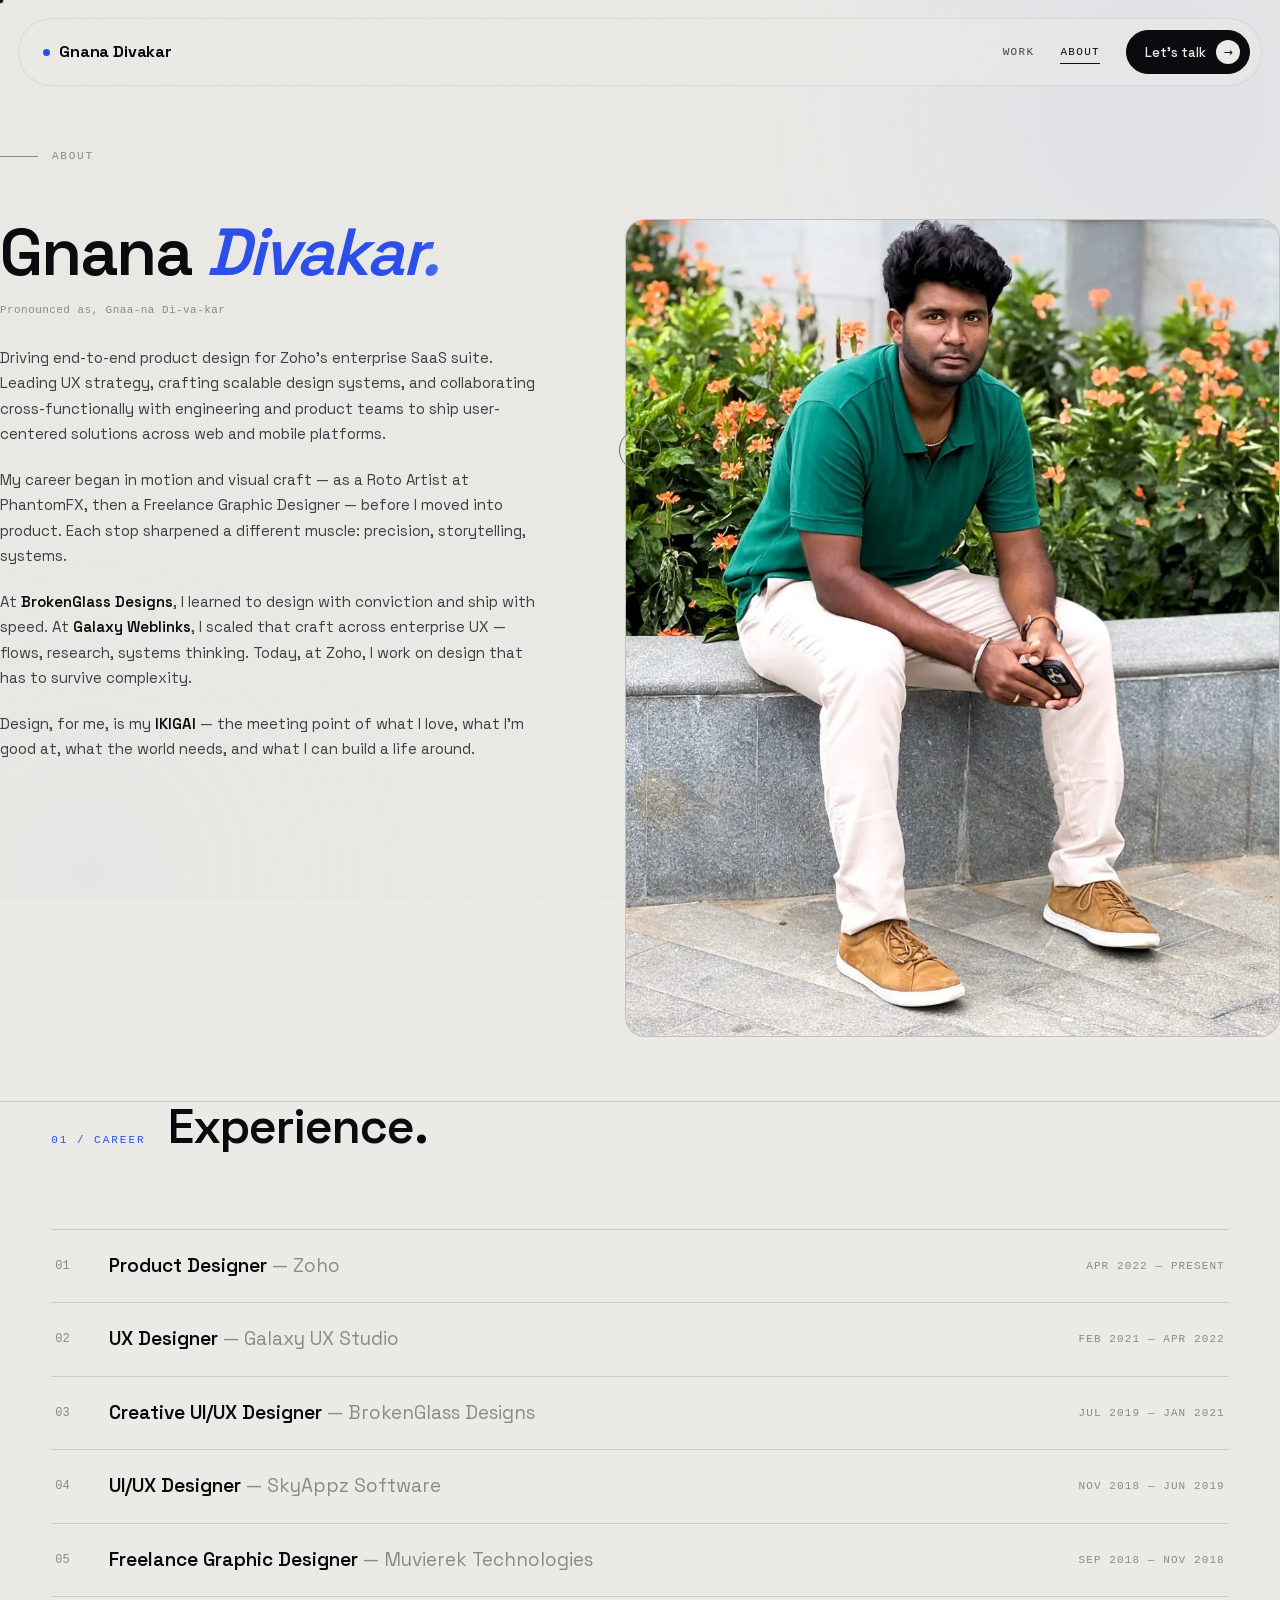
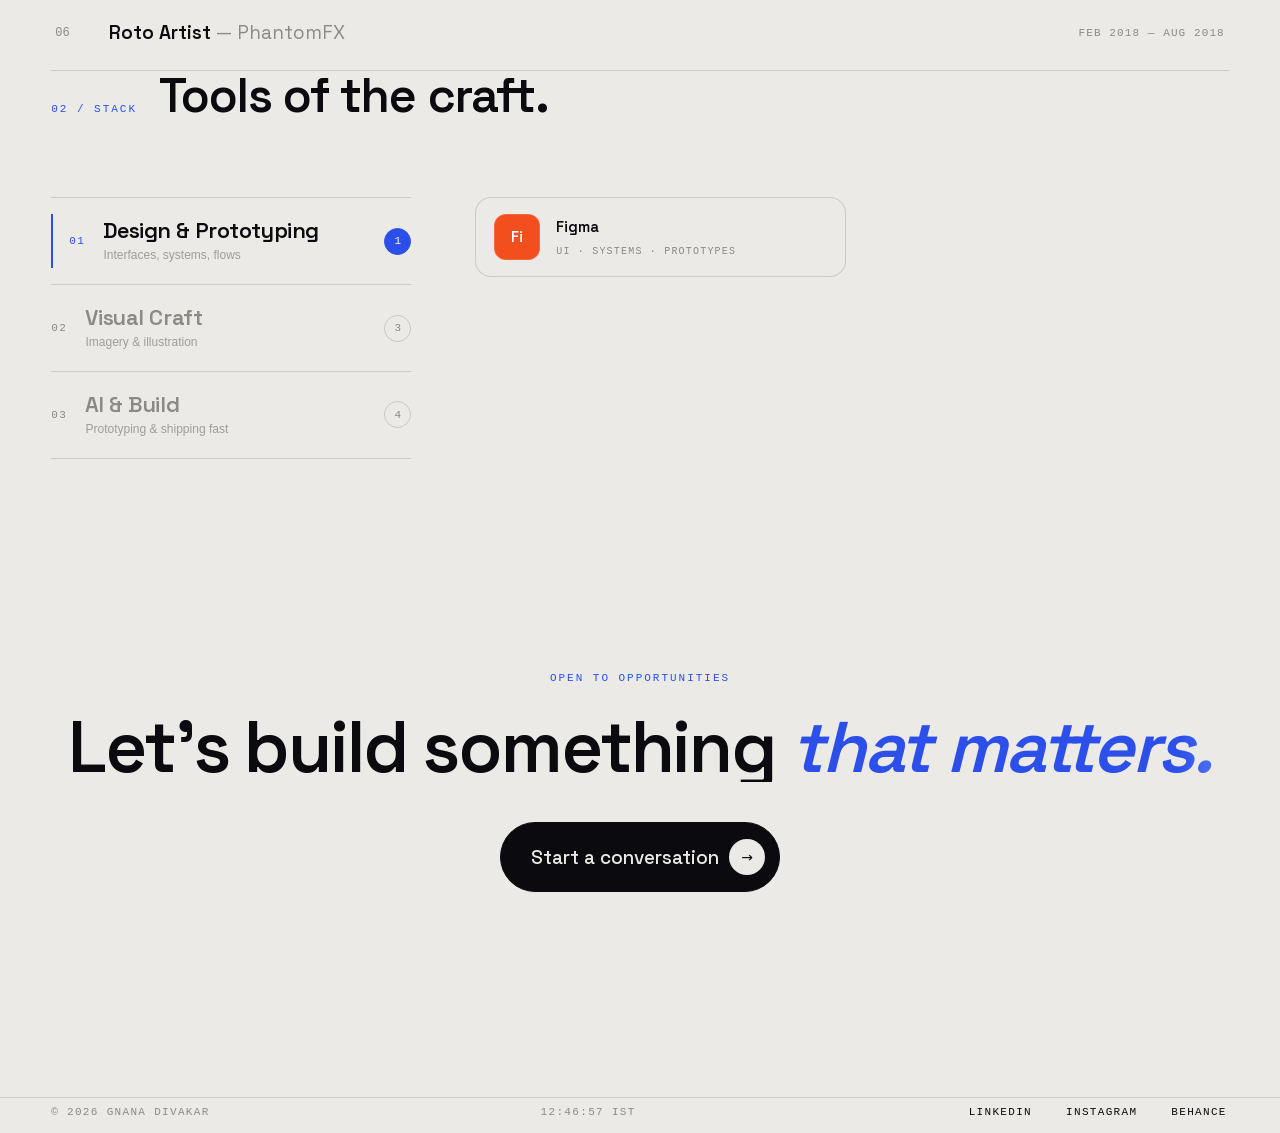
==== about.html @ 0c9fe9c6 "Website File uploaded" ====
<!DOCTYPE html>
<html lang="en">
<head>
<meta charset="UTF-8" />
<meta name="viewport" content="width=device-width, initial-scale=1.0" />
<title>About — Gnana Divakar</title>
<meta name="description" content="Gnana Divakar — Product Designer driving end-to-end design for enterprise SaaS." />
<link rel="stylesheet" href="assets/theme.css" />
</head>
<body>
<div class="grain"></div>
<div class="aurora"><div class="blob a"></div><div class="blob b"></div></div>
<div class="progress"></div>
<div class="cursor"></div>
<div class="cursor-ring"><span class="label">View</span></div>

<header class="site-header">
  <div class="nav-inner">
    <a href="index.html" class="logo" data-cursor><span class="pulse"></span>Gnana Divakar</a>
    <div class="nav-links">
      <a href="work.html" class="navlink" data-cursor>Work</a>
      <a href="about.html" class="navlink active" data-cursor>About</a>
      <a href="contact.html" class="btn btn-primary btn-sm" data-cursor data-magnetic><span>Let's talk</span><span class="dot">→</span></a>
    </div>
  </div>
</header>

<!-- HERO / BIO -->
<header class="hero hero--sub wrap">
  <div class="eyebrow mono"><span class="rule"></span>About</div>
  <div class="about-grid" style="align-items:start;margin-top:clamp(20px,3vw,32px)">
    <div>
      <h1 class="line-mask"><span>Gnana <span class="accent">Divakar.</span></span></h1>
      <p class="mono reveal" style="margin-top:16px;text-transform:none;letter-spacing:.04em;color:var(--ink-mute)">Pronounced as, Gnaa-na Di-va-kar</p>
      <div class="about-bio reveal">
        <p>Driving end-to-end product design for Zoho's enterprise SaaS suite. Leading UX strategy, crafting scalable design systems, and collaborating cross-functionally with engineering and product teams to ship user-centered solutions across web and mobile platforms.</p>
        <p>My career began in motion and visual craft — as a Roto Artist at PhantomFX, then a Freelance Graphic Designer — before I moved into product. Each stop sharpened a different muscle: precision, storytelling, systems.</p>
        <p>At <b>BrokenGlass Designs</b>, I learned to design with conviction and ship with speed. At <b>Galaxy Weblinks</b>, I scaled that craft across enterprise UX — flows, research, systems thinking. Today, at Zoho, I work on design that has to survive complexity.</p>
        <p>Design, for me, is my <b>IKIGAI</b> — the meeting point of what I love, what I'm good at, what the world needs, and what I can build a life around.</p>
      </div>
    </div>
    <div class="reveal">
      <div class="portrait"><img src="assets/img/about-portrait.webp" alt="Portrait of Gnana Divakar" /></div>
    </div>
  </div>
</header>

<!-- EXPERIENCE -->
<section class="wrap">
  <div class="sec-head">
    <span class="mono num">01 / Career</span>
    <h2 class="line-mask"><span>Experience.</span></h2>
  </div>
  <div class="reveal">
    <div class="exp-row"><span class="r-num">01</span><span class="r-role">Product Designer <span>— Zoho</span></span><span class="r-date">Apr 2022 — Present</span></div>
    <div class="exp-row"><span class="r-num">02</span><span class="r-role">UX Designer <span>— Galaxy UX Studio</span></span><span class="r-date">Feb 2021 — Apr 2022</span></div>
    <div class="exp-row"><span class="r-num">03</span><span class="r-role">Creative UI/UX Designer <span>— BrokenGlass Designs</span></span><span class="r-date">Jul 2019 — Jan 2021</span></div>
    <div class="exp-row"><span class="r-num">04</span><span class="r-role">UI/UX Designer <span>— SkyAppz Software</span></span><span class="r-date">Nov 2018 — Jun 2019</span></div>
    <div class="exp-row"><span class="r-num">05</span><span class="r-role">Freelance Graphic Designer <span>— Muvierek Technologies</span></span><span class="r-date">Sep 2018 — Nov 2018</span></div>
    <div class="exp-row"><span class="r-num">06</span><span class="r-role">Roto Artist <span>— PhantomFX</span></span><span class="r-date">Feb 2018 — Aug 2018</span></div>
  </div>
</section>

<!-- STACK -->
<section class="wrap">
  <div class="sec-head">
    <span class="mono num">02 / Stack</span>
    <h2 class="line-mask"><span>Tools of the craft.</span></h2>
  </div>
  <div class="stack3" data-default="design">
    <div class="stack3-nav">
      <button class="s3cat active" type="button" data-cat="design"><span class="s3-ix">01</span><span class="s3-main"><span class="s3-name">Design &amp; Prototyping</span><span class="s3-sub">Interfaces, systems, flows</span></span><span class="s3-count">1</span></button>
      <button class="s3cat" type="button" data-cat="visual"><span class="s3-ix">02</span><span class="s3-main"><span class="s3-name">Visual Craft</span><span class="s3-sub">Imagery &amp; illustration</span></span><span class="s3-count">3</span></button>
      <button class="s3cat" type="button" data-cat="ai"><span class="s3-ix">03</span><span class="s3-main"><span class="s3-name">AI &amp; Build</span><span class="s3-sub">Prototyping &amp; shipping fast</span></span><span class="s3-count">4</span></button>
    </div>
    <div class="stack3-panel">
      <div class="s3-tools show" data-cat="design">
        <div class="s3tool"><span class="tile" style="--b:#F24E1E">Fi</span><span><span class="tn">Figma</span><span class="tr">UI · Systems · Prototypes</span></span></div>
      </div>
      <div class="s3-tools" data-cat="visual">
        <div class="s3tool"><span class="tile" style="--b:#31A8FF">Ps</span><span><span class="tn">Photoshop</span><span class="tr">Retouch &amp; composite</span></span></div>
        <div class="s3tool"><span class="tile" style="--b:#FF9A00">Ai</span><span><span class="tn">Illustrator</span><span class="tr">Vector &amp; marks</span></span></div>
        <div class="s3tool"><span class="tile" style="--b:#3AA9FF">Lr</span><span><span class="tn">Lightroom</span><span class="tr">Photo grading</span></span></div>
      </div>
      <div class="s3-tools" data-cat="ai">
        <div class="s3tool"><span class="tile" style="--b:#D97757">CC</span><span><span class="tn">Claude Code</span><span class="tr">Ship in code</span></span></div>
        <div class="s3tool"><span class="tile" style="--b:#FF5A8A">Lo</span><span><span class="tn">Lovable</span><span class="tr">Rapid web apps</span></span></div>
        <div class="s3tool"><span class="tile" style="--b:#0D99FF">FM</span><span><span class="tn">Figma Make</span><span class="tr">Prompt to design</span></span></div>
        <div class="s3tool"><span class="tile" style="--b:#7C5CFF">Mg</span><span><span class="tn">Magnific</span><span class="tr">AI upscaling</span></span></div>
      </div>
    </div>
  </div>
</section>

<!-- CONTACT -->
<section id="contact" class="contact wrap">
  <span class="mono reveal">Open to opportunities</span>
  <h2 class="line-mask"><span>Let's build something <em>that matters.</em></span></h2>
  <a href="contact.html" class="btn btn-primary btn-lg reveal" data-cursor data-magnetic><span>Start a conversation</span><span class="dot">→</span></a>
</section>

<footer class="wrap">
  <div class="foot-grid">
    <span>© 2026 Gnana Divakar</span>
    <span data-clock>— local time</span>
    <div class="socials">
      <a href="https://www.linkedin.com/in/gnanadivakar" target="_blank" rel="noopener" data-cursor>LinkedIn</a>
      <a href="https://www.instagram.com/gd.gnanadivakar" target="_blank" rel="noopener" data-cursor>Instagram</a>
      <a href="https://www.behance.net/gnanadivakar" target="_blank" rel="noopener" data-cursor>Behance</a>
    </div>
  </div>
</footer>
<script src="assets/lenis.min.js"></script>
<script src="assets/theme.js"></script>
</body>
</html>
---- assets/theme.css ----
/* ============================================================
   Gnana Divakar — Portfolio · shared theme (awwwards editorial)
   Ported from gnana-portfolio-awwwards.html, extended for a
   multi-page site + case-study components.
   ============================================================ */
@import url("fonts/fonts.css");

:root{
  --paper:#EBEAE6;
  --paper-2:#E2E1DC;
  --ink:#0B0B0F;
  --ink-soft:#3D3F47;
  --ink-mute:#8A8B85;
  --accent:#2B4FE8;
  --accent-2:#6E8CFF;
  --line:rgba(11,11,15,.14);
  --line-2:rgba(11,11,15,.26);
  --line-soft:rgba(11,11,15,.07);
  /* case-study aliases */
  --metric:var(--accent);
  --metric-bg:rgba(255,255,255,.4);
  --metric-border:rgba(11,11,15,.16);
  --rule-color:rgba(11,11,15,.14);
  --r:20px;
  --maxw:1320px;
  --pad:clamp(22px,4vw,56px);
  --ease:cubic-bezier(.16,1,.3,1);
  --display:"Space Grotesk",system-ui,sans-serif;
  --mono:"JetBrains Mono",ui-monospace,monospace;
}
*{margin:0;padding:0;box-sizing:border-box}
html{scroll-behavior:smooth}
/* Lenis smooth scroll */
html.lenis,html.lenis body{height:auto}
.lenis.lenis-smooth{scroll-behavior:auto!important}
.lenis.lenis-smooth [data-lenis-prevent]{overscroll-behavior:contain}
.lenis.lenis-stopped{overflow:hidden}
body{
  font-family:var(--display);
  background:var(--paper);color:var(--ink);line-height:1.5;
  -webkit-font-smoothing:antialiased;overflow-x:hidden;cursor:none;
}
@media (pointer:coarse){body{cursor:auto}}
a{color:inherit;text-decoration:none}
img{display:block;max-width:100%}
em{font-style:normal}
.italic-bold{font-style:italic;color:var(--accent)}
.text-accent{color:var(--accent)}
.mono{font-family:var(--mono);text-transform:uppercase;letter-spacing:.18em;font-size:11px;font-weight:500}
.wrap{max-width:var(--maxw);margin:0 auto;padding:0 var(--pad)}
.prose{font-size:clamp(16px,1.15vw,19px);line-height:1.7;color:var(--ink-soft)}
.prose--muted{color:var(--ink-mute)}

/* ---------- ambient: grain + aurora ---------- */
.grain{position:fixed;inset:0;z-index:1;pointer-events:none;opacity:.05;mix-blend-mode:multiply;
  background-image:url("data:image/svg+xml,%3Csvg xmlns='http://www.w3.org/2000/svg' width='140' height='140'%3E%3Cfilter id='n'%3E%3CfeTurbulence type='fractalNoise' baseFrequency='.8' numOctaves='2'/%3E%3C/filter%3E%3Crect width='100%25' height='100%25' filter='url(%23n)'/%3E%3C/svg%3E")}
.aurora{position:fixed;inset:0;z-index:0;pointer-events:none;overflow:hidden}
.blob{position:absolute;border-radius:50%;filter:blur(120px);opacity:.16;will-change:transform}
.blob.a{width:48vw;height:48vw;top:-22%;right:-14%;background:radial-gradient(circle,var(--accent-2),transparent 62%);opacity:.16;animation:float1 26s var(--ease) infinite alternate}
.blob.b{width:38vw;height:38vw;bottom:-24%;left:-12%;background:radial-gradient(circle,#c4ccdb,transparent 62%);opacity:.12;animation:float2 30s var(--ease) infinite alternate}
@keyframes float1{to{transform:translate3d(-8%,8%,0) scale(1.15)}}
@keyframes float2{to{transform:translate3d(10%,-6%,0) scale(1.1)}}

/* ---------- cursor ---------- */
.cursor,.cursor-ring{position:fixed;top:0;left:0;z-index:9999;pointer-events:none;border-radius:50%;mix-blend-mode:difference}
.cursor{width:7px;height:7px;background:#fff;transform:translate(-50%,-50%)}
.cursor-ring{width:42px;height:42px;border:1px solid rgba(255,255,255,.6);transform:translate(-50%,-50%);transition:width .3s var(--ease),height .3s var(--ease),background .3s,border-color .3s}
.cursor-ring.hover{width:70px;height:70px;background:rgba(255,255,255,.1);border-color:transparent}
.cursor-ring .label{position:absolute;inset:0;display:grid;place-items:center;font-family:var(--mono);font-size:9px;letter-spacing:.1em;color:#fff;opacity:0;text-transform:uppercase;transition:opacity .3s}
.cursor-ring.view .label{opacity:1}
@media (pointer:coarse){.cursor,.cursor-ring{display:none}}

/* ---------- scroll progress ---------- */
.progress{position:fixed;top:0;left:0;height:2px;width:100%;transform:scaleX(0);transform-origin:0;background:var(--accent);z-index:60}

/* ---------- smooth page transitions ---------- */
body{animation:pageIn .55s var(--ease)}
@keyframes pageIn{from{opacity:0}to{opacity:1}}
body.leaving{opacity:0;animation:none;transition:opacity .3s var(--ease)}

/* ---------- nav (floating pill) ---------- */
.site-header{position:fixed;top:0;left:0;right:0;z-index:55;display:flex;justify-content:center;transition:transform .5s var(--ease)}
.site-header.hide{transform:translateY(-140%)}
.nav-inner{margin-top:18px;width:calc(100% - 36px);max-width:var(--maxw);display:flex;align-items:center;justify-content:space-between;
  background:rgba(235,234,230,.6);backdrop-filter:blur(16px);-webkit-backdrop-filter:blur(16px);border:1px solid var(--line-soft);border-radius:999px;padding:11px 11px 11px 24px}
.logo{font-family:var(--display);font-weight:700;font-size:16px;letter-spacing:-.01em;display:flex;align-items:center;gap:9px}
.logo .pulse{width:7px;height:7px;border-radius:50%;background:var(--accent);animation:pulse 2.4s infinite}
@keyframes pulse{0%{box-shadow:0 0 0 0 rgba(43,79,232,.5)}70%{box-shadow:0 0 0 9px rgba(43,79,232,0)}100%{box-shadow:0 0 0 0 rgba(43,79,232,0)}}
.nav-links{display:flex;align-items:center;gap:26px}
.nav-links .navlink{font-family:var(--mono);text-transform:uppercase;letter-spacing:.12em;font-size:11px;font-weight:500;color:var(--ink-soft);position:relative}
.nav-links .navlink::after{content:"";position:absolute;left:0;bottom:-4px;width:0;height:1px;background:var(--ink);transition:width .35s var(--ease)}
.nav-links .navlink:hover::after,.nav-links .navlink.active::after{width:100%}
.nav-links .navlink.active{color:var(--ink)}
@media (max-width:720px){.nav-links .navlink{display:none}}

/* ============================================================
   BUTTONS — one primary + one secondary, used everywhere
   ============================================================ */
.btn{display:inline-flex;align-items:center;gap:10px;font-family:var(--display);font-weight:500;font-size:15px;line-height:1;
  border-radius:999px;padding:13px 11px 13px 22px;border:1px solid transparent;position:relative;overflow:hidden;white-space:nowrap;cursor:pointer;
  transition:color .4s var(--ease),background .4s var(--ease),border-color .4s var(--ease),transform .3s var(--ease);will-change:transform}
.btn span:not(.dot){position:relative;z-index:1}
.btn .dot{position:relative;z-index:1;width:28px;height:28px;border-radius:50%;display:grid;place-items:center;font-size:12px;flex:0 0 auto;transition:transform .4s var(--ease),background .4s,color .4s}
/* arrow rotates to point diagonally up-right on hover */
.btn:hover .dot{transform:rotate(-45deg)}
/* PRIMARY — dark, solid accent blue fades in on hover (subtle, no wipe) */
.btn-primary{background:var(--ink);color:var(--paper);border-color:var(--ink)}
.btn-primary .dot{background:var(--paper);color:var(--ink)}
.btn-primary::before{content:"";position:absolute;inset:0;background:var(--accent);opacity:0;transition:opacity .4s var(--ease);z-index:0}
.btn-primary:hover{color:#fff;border-color:var(--accent)}
.btn-primary:hover::before{opacity:1}
.btn-primary:hover .dot{background:#fff;color:var(--accent)}
/* SECONDARY — outline, inverts to dark on hover */
.btn-secondary{background:transparent;color:var(--ink);border-color:var(--line-2)}
.btn-secondary .dot{background:var(--ink);color:var(--paper)}
.btn-secondary:hover{background:var(--ink);color:var(--paper);border-color:var(--ink)}
.btn-secondary:hover .dot{background:var(--paper);color:var(--ink)}
/* compact for nav / inline rows */
.btn-sm{font-size:13px;padding:9px 9px 9px 18px}
.btn-sm .dot{width:24px;height:24px;font-size:11px}
/* large, for primary section CTAs */
.btn-lg{font-size:clamp(16px,1.5vw,19px);padding:16px 14px 16px 30px}
.btn-lg .dot{width:36px;height:36px;font-size:14px}

/* ---------- reveal primitives ---------- */
.reveal{opacity:0;transform:translateY(28px);transition:opacity .9s var(--ease),transform .9s var(--ease)}
.reveal.in{opacity:1;transform:none}
.line-mask{overflow:hidden;display:block}
.line-mask > *{display:block;transform:translateY(105%);transition:transform 1s var(--ease)}
.line-mask.in > *{transform:none}

/* ============================================================
   HERO
   ============================================================ */
header.hero{position:relative;z-index:2;min-height:92svh;display:flex;flex-direction:column;justify-content:center;padding:calc(var(--nav-h,64px) + clamp(48px,7vw,84px)) 0 clamp(40px,6vw,64px)}
/* subtle animated header motif — drifting structure grid, masked to the open side */
header.hero::before,.cs-hero::before{content:"";position:absolute;inset:0;z-index:-1;pointer-events:none;
  background-image:radial-gradient(circle,rgba(11,11,15,.10) 1px,transparent 1.5px);background-size:26px 26px;
  -webkit-mask-image:radial-gradient(ellipse 46% 60% at 84% 40%,#000,transparent 68%);mask-image:radial-gradient(ellipse 46% 60% at 84% 40%,#000,transparent 68%);
  opacity:.55;animation:motif-drift 26s linear infinite}
@keyframes motif-drift{to{background-position:26px 26px}}
.hero .eyebrow{color:var(--ink-mute);margin-bottom:22px;display:flex;gap:14px;align-items:center}
.hero .eyebrow .rule{flex:0 0 38px;height:1px;background:var(--ink-mute)}
.hero h1{font-family:var(--display);font-size:clamp(2.4rem,6.2vw,5.4rem);line-height:1;letter-spacing:-.03em;font-weight:600}
/* subtle copy-driven animation: staggered line reveal + living sheen on the accent */
.hero h1 .line-mask:nth-child(2)>*{transition-delay:.1s}
.hero h1 .line-mask:nth-child(3)>*{transition-delay:.2s}
.hero h1 .accent{font-style:italic;color:var(--accent);
  background:linear-gradient(100deg,var(--accent) 42%,var(--accent-2) 50%,var(--accent) 58%);
  background-size:220% 100%;-webkit-background-clip:text;background-clip:text;-webkit-text-fill-color:transparent;
  animation:sheen 7s ease-in-out infinite}
@keyframes sheen{0%,100%{background-position:140% 0}50%{background-position:-40% 0}}
.hero-foot{display:flex;justify-content:flex-start;align-items:flex-end;gap:40px;margin-top:clamp(34px,5vw,56px);flex-wrap:wrap}
/* scroll cue centered at the bottom of the hero */
.hero .scroll-cue{position:absolute;left:50%;bottom:clamp(22px,4vw,40px);transform:translateX(-50%);justify-content:center}
@media (max-width:820px){.hero .scroll-cue{position:static;transform:none;margin-top:26px}}
.hero-lede{max-width:44ch;font-size:clamp(16px,1.4vw,20px);color:var(--ink-soft)}
.avail{display:inline-flex;align-items:center;gap:9px;border:1px solid var(--line);border-radius:999px;padding:8px 15px;margin-bottom:22px}
.avail .d{width:7px;height:7px;border-radius:50%;background:#22c55e;animation:pulse2 2s infinite}
@keyframes pulse2{0%{box-shadow:0 0 0 0 rgba(34,197,94,.5)}70%{box-shadow:0 0 0 7px rgba(34,197,94,0)}100%{box-shadow:0 0 0 0 rgba(34,197,94,0)}}
.hero-actions{margin-top:clamp(32px,4vw,44px);display:flex;flex-wrap:wrap;gap:16px}
.scroll-cue{display:flex;flex-direction:column-reverse;align-items:center;gap:12px;color:var(--ink-mute)}
.scroll-cue .l{width:1px;height:38px;background:var(--line);position:relative;overflow:hidden}
.scroll-cue .l::after{content:"";position:absolute;inset:0;background:var(--accent);transform:translateY(-100%);animation:sweep 2.4s var(--ease) infinite}
@keyframes sweep{0%{transform:translateY(-100%)}55%,100%{transform:translateY(100%)}}

/* sub-page hero (work / about / contact) */
.hero--sub{min-height:auto;padding:calc(var(--nav-h,64px) + clamp(40px,6vw,72px)) 0 clamp(48px,7vw,80px);border-bottom:1px solid var(--line)}
.hero--sub .hero-top{display:grid;grid-template-columns:1.5fr 1fr;gap:clamp(28px,5vw,64px);align-items:end}
.hero--sub h1{font-size:clamp(2.2rem,5.2vw,4.4rem);line-height:1.02}
.hero--sub .hero-lede{margin-bottom:8px;transition-delay:.18s}
/* staggered reveal on sub-page heads */
.hero--sub .about-bio,.hero--sub .portrait{transition-delay:.12s}
@media (max-width:820px){.hero--sub .hero-top{grid-template-columns:1fr;align-items:start}}

/* ---------- marquee ---------- */
.marquee{position:relative;z-index:2;border-top:1px solid var(--line);border-bottom:1px solid var(--line);padding:22px 0;overflow:hidden;white-space:nowrap;-webkit-mask-image:linear-gradient(90deg,transparent,#000 8%,#000 92%,transparent);mask-image:linear-gradient(90deg,transparent,#000 8%,#000 92%,transparent)}
.marquee .track{display:flex;width:max-content;align-items:center;animation:scrollx 42s linear infinite;will-change:transform}
.marquee:hover .track{animation-play-state:paused}
.marquee .item{font-size:clamp(20px,2.6vw,34px);font-weight:500;letter-spacing:-.02em;display:inline-flex;align-items:center;gap:44px;padding-right:44px;flex:0 0 auto;white-space:nowrap}
.marquee .item::after{content:"✦";color:var(--accent);font-size:.6em}
@keyframes scrollx{from{transform:translateX(0)}to{transform:translateX(-50%)}}

/* ---------- section shell ---------- */
section{position:relative;z-index:2;padding:clamp(90px,12vw,170px) 0}
.sec-head{display:flex;align-items:baseline;gap:22px;margin-bottom:clamp(48px,6vw,80px)}
.sec-head .num{color:var(--accent);flex:0 0 auto}
.sec-head h2{font-family:var(--display);font-size:clamp(27px,3.8vw,48px);letter-spacing:-.02em;line-height:1.04;font-weight:600;max-width:22ch}

/* ============================================================
   WORK — alternating parallax case layout
   ============================================================ */
#work{padding-top:clamp(70px,9vw,120px)}
.case{display:grid;grid-template-columns:1fr 1fr;gap:clamp(32px,5vw,72px);align-items:center;padding:clamp(40px,5vw,64px) 0;border-top:1px solid var(--line)}
.case:last-child{border-bottom:1px solid var(--line)}
/* consistent layout: image left, content right on every case */
.case-media{position:relative;border-radius:var(--r);overflow:hidden;aspect-ratio:16/11;background:var(--paper-2)}
.case-media .frame{position:absolute;inset:0;overflow:hidden;border-radius:var(--r)}
.case-media img{width:100%;height:120%;object-fit:cover;will-change:transform;transition:transform 1.1s var(--ease);clip-path:inset(0 0 100% 0)}
.case-media.in img{clip-path:inset(0 0 0 0)}
.case:hover .case-media img{transform:scale(1.05) translateY(-2%)}
.case-idx{position:absolute;top:16px;left:18px;color:#fff;mix-blend-mode:difference;z-index:2}
.case-body .meta{color:var(--ink-mute);margin-bottom:16px;display:flex;gap:14px;align-items:center;font-family:var(--mono);text-transform:uppercase;letter-spacing:.16em;font-size:11px}
.case-body .meta .dot{width:4px;height:4px;border-radius:50%;background:var(--ink-mute)}
.case-body h3{font-family:var(--display);font-size:clamp(24px,3vw,40px);letter-spacing:-.025em;line-height:1.02;margin-bottom:16px;font-weight:600}
.case-body p{color:var(--ink-soft);max-width:44ch;margin-bottom:28px;font-size:1.05rem;line-height:1.6}
.metrics{display:flex;gap:12px;flex-wrap:wrap;margin-bottom:30px}
.metric{background:rgba(255,255,255,.35);border:1px solid var(--line-soft);border-radius:14px;padding:14px 16px;min-width:118px;backdrop-filter:blur(6px)}
.metric .v{font-size:26px;font-weight:600;letter-spacing:-.02em;line-height:1}
.metric .v em{font-style:normal;color:var(--accent)}
.metric .k{color:var(--ink-mute);font-size:10px;text-transform:uppercase;letter-spacing:.14em;font-family:var(--mono);margin-top:9px}
.case-link{display:inline-flex;align-items:center;gap:11px;font-weight:500;position:relative;width:fit-content}
.case-link.soon{color:var(--ink-mute);pointer-events:none}
.case-link .arw{display:inline-grid;place-items:center;width:30px;height:30px;border:1px solid var(--line);border-radius:50%;transition:transform .4s var(--ease),background .4s,color .4s,border-color .4s}
.case-link:not(.soon):hover .arw{transform:rotate(-45deg);background:var(--ink);color:var(--paper);border-color:var(--ink)}
@media (max-width:880px){.case{grid-template-columns:1fr;gap:24px;padding:34px 0}}

/* ============================================================
   DARK principles panel
   ============================================================ */
.dark{background:var(--ink);color:var(--paper);border-radius:34px;margin:0 clamp(8px,1.5vw,18px);overflow:hidden;position:relative}
.dark::before{content:"";position:absolute;top:-25%;right:-8%;width:55vw;height:55vw;background:radial-gradient(circle,rgba(110,140,255,.32),transparent 62%);filter:blur(30px)}
.dark .wrap{position:relative}
.dark .sec-head h2{color:#fff}
.dark .sec-head .num{color:var(--accent-2)}
.principles{display:grid;grid-template-columns:repeat(2,1fr);gap:1px;background:rgba(255,255,255,.08);border:1px solid rgba(255,255,255,.08);border-radius:22px;overflow:hidden}
.principle{background:var(--ink);padding:clamp(28px,3.5vw,46px);transition:background .5s var(--ease)}
.principle:hover{background:#14151d}
.principle .p-num{font-family:var(--mono);color:var(--accent-2);font-size:12px;margin-bottom:24px}
.principle h4{font-size:clamp(19px,1.9vw,25px);font-weight:600;letter-spacing:-.01em;margin-bottom:13px}
.principle p{color:rgba(235,234,230,.55);max-width:38ch}
@media (max-width:880px){.principles{grid-template-columns:1fr}}

/* ============================================================
   ABOUT grid + experience ledger
   ============================================================ */
.about-grid{display:grid;grid-template-columns:.9fr 1.1fr;gap:clamp(40px,7vw,90px)}
.about-intro{font-size:clamp(21px,2.5vw,32px);line-height:1.28;letter-spacing:-.015em}
.about-intro b{color:var(--accent);font-weight:600}
.about-bio{display:flex;flex-direction:column;gap:20px;margin-top:26px}
.about-bio p{font-size:clamp(15px,1.1vw,17px);line-height:1.7;color:var(--ink-soft)}
.about-bio b{color:var(--ink);font-weight:600}
.exp-row{display:grid;grid-template-columns:34px 1fr auto;gap:20px;align-items:center;padding:22px 4px;border-top:1px solid var(--line);position:relative;transition:padding-left .4s var(--ease)}
.exp-row:last-child{border-bottom:1px solid var(--line)}
.exp-row::before{content:"";position:absolute;left:0;top:0;bottom:0;width:2px;background:var(--accent);transform:scaleY(0);transform-origin:bottom;transition:transform .4s var(--ease)}
.exp-row:hover{padding-left:20px}
.exp-row:hover::before{transform:scaleY(1)}
.exp-row .r-num{font-family:var(--mono);color:var(--ink-mute);font-size:12px}
.exp-row .r-role{font-size:clamp(16px,1.6vw,19px);font-weight:600}
.exp-row .r-role span{color:var(--ink-mute);font-weight:400}
.exp-row .r-date{font-family:var(--mono);font-size:11px;color:var(--ink-mute);text-transform:uppercase;letter-spacing:.1em;white-space:nowrap}
.exp-row a{display:contents;color:inherit}
.exp-row .arrow{margin-left:8px;color:var(--accent);opacity:0;transform:translateX(-6px);transition:opacity .35s,transform .35s;display:inline-block}
.exp-row:hover .arrow{opacity:1;transform:none}
@media (max-width:880px){.about-grid{grid-template-columns:1fr;gap:36px}}
@media (max-width:600px){.exp-row{grid-template-columns:26px 1fr}.exp-row .r-date{grid-column:2}}

/* portrait */
.portrait{border-radius:var(--r);overflow:hidden;aspect-ratio:4/5;background:var(--paper-2);border:1px solid var(--line)}
.portrait img{width:100%;height:100%;object-fit:cover}

/* ---------- stack / tools (filtered category selector) ---------- */
.stack3{display:grid;grid-template-columns:minmax(230px,360px) 1fr;gap:clamp(28px,5vw,72px);align-items:start}
.stack3-nav{display:flex;flex-direction:column;border-top:1px solid var(--line)}
.s3cat{display:grid;grid-template-columns:auto 1fr auto;align-items:center;gap:18px;width:100%;background:none;border:0;border-bottom:1px solid var(--line);text-align:left;cursor:pointer;padding:clamp(16px,2vw,22px) 0;position:relative;transition:padding-left .35s var(--ease)}
.s3cat .s3-ix{font-family:var(--mono);font-size:11px;letter-spacing:.14em;color:var(--ink-mute);transition:color .35s}
.s3-main{display:flex;flex-direction:column;gap:5px;min-width:0}
.s3-name{font-family:var(--display);font-weight:600;font-size:clamp(1.15rem,1.7vw,1.5rem);letter-spacing:-.02em;line-height:1.05;color:var(--ink-mute);transition:color .35s}
.s3-sub{font-size:12px;color:var(--ink-mute);opacity:.8}
.s3-count{font-family:var(--mono);font-size:11px;color:var(--ink-mute);width:27px;height:27px;border:1px solid var(--line);border-radius:50%;display:grid;place-items:center;flex:0 0 auto;transition:all .35s var(--ease)}
.s3cat::before{content:"";position:absolute;left:0;top:16px;bottom:16px;width:2px;background:var(--accent);transform:scaleY(0);transition:transform .35s var(--ease)}
.s3cat:hover .s3-name{color:var(--ink)}
.s3cat.active{padding-left:18px}
.s3cat.active::before{transform:scaleY(1)}
.s3cat.active .s3-ix{color:var(--accent)}
.s3cat.active .s3-name{color:var(--ink)}
.s3cat.active .s3-count{background:var(--accent);border-color:var(--accent);color:#fff}
.stack3-panel{position:relative;min-height:210px}
.s3-tools{display:none;grid-template-columns:repeat(2,1fr);gap:12px}
.s3-tools.show{display:grid;animation:s3in .5s var(--ease)}
@keyframes s3in{from{opacity:0;transform:translateY(10px)}to{opacity:1;transform:none}}
.s3tool{display:flex;align-items:center;gap:16px;border:1px solid var(--line);border-radius:16px;padding:16px 18px;background:var(--paper);transition:border-color .3s var(--ease),transform .3s var(--ease),box-shadow .3s var(--ease)}
.s3tool:hover{border-color:var(--ink);transform:translateY(-2px);box-shadow:0 12px 30px -18px rgba(11,11,15,.4)}
.s3tool .tile{width:46px;height:46px;border-radius:12px;display:grid;place-items:center;background:var(--b,#333);color:#fff;font-family:var(--display);font-weight:600;font-size:15px;letter-spacing:-.02em;flex:0 0 auto;box-shadow:inset 0 0 0 1px rgba(255,255,255,.14)}
.s3tool .tn{font-family:var(--display);font-weight:600;font-size:15px;letter-spacing:-.01em;display:block}
.s3tool .tr{font-family:var(--mono);font-size:10px;text-transform:uppercase;letter-spacing:.12em;color:var(--ink-mute);margin-top:5px;display:block}
@media (max-width:820px){.stack3{grid-template-columns:1fr;gap:24px}.s3-tools.show{grid-template-columns:1fr}}

/* ============================================================
   CONTACT (big centered)
   ============================================================ */
.contact{text-align:center;padding:clamp(120px,16vw,210px) 0}
.contact .mono{color:var(--accent);margin-bottom:26px;display:inline-block}
.contact h2{font-family:var(--display);font-size:clamp(2.2rem,5.6vw,4.8rem);letter-spacing:-.03em;line-height:.98;font-weight:600;margin-bottom:40px}
.contact h2 em{font-style:italic;color:var(--accent);
  background:linear-gradient(100deg,var(--accent) 42%,var(--accent-2) 50%,var(--accent) 58%);
  background-size:220% 100%;-webkit-background-clip:text;background-clip:text;-webkit-text-fill-color:transparent;
  animation:sheen 7s ease-in-out infinite}
.contact .big-btn{display:inline-flex;align-items:center;gap:16px;font-family:var(--display);font-size:clamp(18px,2vw,26px);font-weight:500;border:1px solid var(--ink);border-radius:999px;padding:18px 18px 18px 34px;transition:background .5s var(--ease),color .5s;will-change:transform}
.contact .big-btn:hover{background:var(--ink);color:var(--paper)}
.contact .big-btn .dot{width:44px;height:44px;border-radius:50%;background:var(--ink);color:var(--paper);display:grid;place-items:center;transition:transform .5s var(--ease)}
.contact .big-btn:hover .dot{background:var(--paper);color:var(--ink);transform:rotate(45deg)}

/* contact channels ledger */
.channels{border-top:1px solid var(--line);max-width:920px;margin:0 auto}
.channel{display:grid;grid-template-columns:34px 1fr auto;gap:20px;align-items:center;padding:26px 4px;border-bottom:1px solid var(--line);text-align:left;position:relative;transition:padding-left .4s var(--ease)}
.channel::before{content:"";position:absolute;left:0;top:0;bottom:0;width:2px;background:var(--accent);transform:scaleY(0);transform-origin:bottom;transition:transform .4s var(--ease)}
.channel:hover{padding-left:18px}
.channel:hover::before{transform:scaleY(1)}
.channel .c-num{font-family:var(--mono);font-size:12px;color:var(--ink-mute)}
.channel .c-label{font-family:var(--mono);text-transform:uppercase;letter-spacing:.14em;font-size:11px;color:var(--ink-mute)}
.channel .c-val{font-size:clamp(18px,2vw,26px);font-weight:600;letter-spacing:-.01em}
.channel:hover .c-val{color:var(--accent)}

/* ---------- footer ---------- */
footer{position:relative;z-index:2;padding:clamp(30px,4vw,48px) 0;border-top:1px solid var(--line)}
.foot-grid{display:flex;justify-content:space-between;gap:14px 28px;flex-wrap:wrap;align-items:center;color:var(--ink-mute);font-family:var(--mono);font-size:11px;text-transform:uppercase;letter-spacing:.12em}
.foot-grid > span{padding:6px 0}
.foot-grid a{color:var(--ink)}
.foot-grid .socials{display:flex;align-items:center;gap:6px;margin:-8px -12px}
.foot-grid .socials a{display:inline-flex;align-items:center;padding:12px 14px;border-radius:999px;transition:background .3s var(--ease),color .3s var(--ease)}
.foot-grid .socials a:hover{background:rgba(11,11,15,.06);color:var(--accent)}

/* ============================================================
   CASE STUDY (Amplify) building blocks
   ============================================================ */
.cs-hero{padding:calc(130px + clamp(20px,3vw,40px)) 0 clamp(28px,4vw,44px);border-bottom:1px solid var(--line)}
.cs-hero h1{font-family:var(--display);font-weight:600;letter-spacing:-.025em;line-height:1.04;font-size:clamp(2.1rem,4.6vw,3.9rem);margin-top:18px}
.cs-tags{display:flex;flex-wrap:wrap;gap:8px;margin-top:22px}
.tag{font-family:var(--mono);text-transform:uppercase;letter-spacing:.14em;font-size:10px;color:var(--ink-soft);border:1px solid var(--line-2);border-radius:999px;padding:6px 12px;white-space:nowrap}
/* any tag/chip row wraps inside its container (used in case-study cards) */
.cc-tags{display:flex;flex-wrap:wrap;gap:8px;min-width:0}
.figure{position:relative;overflow:hidden;border:1px solid var(--line);border-radius:var(--r);background:var(--paper-2)}
.figure img{width:100%;height:100%;object-fit:cover;display:block;clip-path:inset(0 0 100% 0);transition:clip-path 1.1s var(--ease)}
.figure.in img{clip-path:inset(0 0 0 0)}
.cs-lead{font-size:clamp(17px,1.4vw,20px);line-height:1.75;color:var(--ink-soft);max-width:44rem;margin-top:26px}
.cs-role{margin-top:30px;border-left:3px solid var(--accent);padding:6px 0 6px 24px;max-width:44rem}
.cs-role .k{font-family:var(--mono);text-transform:uppercase;letter-spacing:.16em;font-size:11px;color:var(--accent);margin-bottom:8px}
.cardgrid{display:grid;gap:20px}
.cardgrid.c3{grid-template-columns:repeat(3,1fr)}
@media (max-width:820px){.cardgrid.c3{grid-template-columns:1fr}}
.cardgrid > *{min-width:0}
.card{border:1px solid var(--line);background:var(--paper);padding:clamp(24px,2.5vw,36px);min-width:0}
.card--alt{background:var(--paper-2)}
.card .card-k{font-family:var(--mono);text-transform:uppercase;letter-spacing:.16em;font-size:11px;color:var(--accent);margin-bottom:10px}
.card .card-n{font-family:var(--mono);font-size:11px;letter-spacing:.16em;color:var(--ink-mute);margin-bottom:10px}
.card h3{font-family:var(--display);font-weight:600;font-size:1.25rem;line-height:1.25}
.card p{margin-top:12px;color:var(--ink-soft);line-height:1.7}
.stacklist{border-top:1px solid var(--line)}
.stacklist .li{display:grid;grid-template-columns:34px 1fr;gap:18px;padding:22px 0;border-bottom:1px solid var(--line)}
.stacklist .li .n{font-family:var(--mono);font-size:12px;letter-spacing:.14em;color:var(--ink-mute)}
.stacklist .li h4{font-weight:600;font-size:1.05rem}
.stacklist .li p{margin-top:6px;color:var(--ink-soft);line-height:1.65}
.rowlist{border-top:1px solid var(--line)}
.rowlist .rl{display:grid;grid-template-columns:1fr 2.4fr;gap:24px;padding:36px 0;border-bottom:1px solid var(--line)}
.rowlist .rl .k{font-family:var(--mono);text-transform:uppercase;letter-spacing:.16em;font-size:11px;color:var(--ink-mute)}
.rowlist .rl h3{font-family:var(--display);font-weight:600;font-size:1.35rem}
.rowlist .rl p{margin-top:12px;color:var(--ink-soft);line-height:1.7}
.rowlist .rl .shot{margin-top:22px;border:1px solid var(--line);border-radius:12px;overflow:hidden}
@media (max-width:820px){.rowlist .rl{grid-template-columns:1fr;gap:12px}}
/* illustrated phase-flow timeline (Process section) */
.phaseflow{display:grid;grid-template-columns:repeat(3,1fr);gap:clamp(22px,3vw,44px);margin-top:44px}
.phase{position:relative;min-width:0;padding-top:6px}
.phase::before{content:attr(data-n);position:absolute;top:-22px;right:2px;font-family:var(--display);font-weight:700;line-height:1;font-size:clamp(3rem,4.5vw,4.6rem);color:rgba(43,79,232,.07);z-index:0;pointer-events:none}
.phase-top{display:flex;align-items:center;margin-bottom:22px;position:relative;z-index:1}
.phase-node{flex:0 0 auto;width:48px;height:48px;border-radius:50%;border:1.5px solid var(--accent);color:var(--accent);display:grid;place-items:center;font-family:var(--mono);font-size:13px;font-weight:500;background:var(--paper)}
.phase-conn{flex:1;height:2px;margin-left:12px;position:relative;background:repeating-linear-gradient(90deg,var(--accent) 0 5px,transparent 5px 11px);opacity:.55}
.phase-conn::after{content:"→";position:absolute;right:-4px;top:50%;transform:translateY(-50%);color:var(--accent);font-size:15px;line-height:1}
.phase:last-child .phase-conn{display:none}
.phase-title{font-family:var(--display);font-weight:600;font-size:clamp(1.25rem,1.7vw,1.5rem);line-height:1.2;margin-bottom:12px;position:relative;z-index:1}
.phase-desc{color:var(--ink-soft);line-height:1.7;position:relative;z-index:1}
.phase-tags{margin-top:18px;display:flex;flex-wrap:wrap;gap:8px;position:relative;z-index:1}
@media (max-width:820px){
  .phaseflow{grid-template-columns:1fr;gap:0}
  .phase{padding:0 0 34px 66px}
  .phase::before{display:none}
  .phase-top{position:absolute;left:0;top:0;bottom:0;flex-direction:column;margin:0}
  .phase-conn{display:block;width:2px;height:auto;flex:1;margin:10px 0 0;background:repeating-linear-gradient(180deg,var(--accent) 0 5px,transparent 5px 11px)}
  .phase-conn::after{content:"";right:auto;left:50%;top:auto;bottom:-4px;transform:translateX(-50%)}
  .phase:last-child{padding-bottom:0}
}
.quote{border-left:3px solid var(--accent);padding-left:26px}
.quote .k{font-family:var(--mono);text-transform:uppercase;letter-spacing:.16em;font-size:11px;color:var(--accent);margin-bottom:14px}
.quote p{font-size:clamp(16px,1.35vw,19px);line-height:1.75;color:var(--ink-soft)}
.quote .pull{font-family:var(--display);font-style:italic;font-size:1.2rem;color:var(--ink-soft);margin-top:24px}
.callout{background:var(--metric-bg);border:1px solid var(--metric-border);padding:clamp(24px,3vw,40px);backdrop-filter:blur(6px)}
.callout .k{font-family:var(--mono);text-transform:uppercase;letter-spacing:.16em;font-size:11px;color:var(--accent);margin-bottom:22px}
.callout .stats{display:flex;flex-wrap:wrap;gap:44px}
.callout .stat .v{font-family:var(--display);font-weight:700;font-size:2.2rem;line-height:1;color:var(--metric)}
.callout .stat .l{font-family:var(--mono);text-transform:uppercase;letter-spacing:.13em;font-size:11px;color:var(--ink-soft);margin-top:8px;max-width:20ch}
.callout .note{margin-top:24px;padding-top:22px;border-top:1px solid var(--metric-border);font-style:italic;color:var(--ink-mute)}
.varbox{border:1px solid var(--line);background:var(--paper);padding:clamp(24px,2.5vw,34px)}
.varbox .k{font-family:var(--mono);text-transform:uppercase;letter-spacing:.18em;font-size:11px;color:var(--accent);margin-bottom:22px}
.varbox .grid{display:grid;grid-template-columns:1fr 1fr;gap:1px;background:var(--line);border:1px solid var(--line)}
.varbox .cell{background:var(--paper-2);padding:16px}
.varbox .cell .cn{font-family:var(--mono);font-size:11px;color:var(--accent)}
.varbox .cell .cv{font-weight:600;margin-top:4px}
.varbox .foot{margin-top:16px;text-align:center;font-family:var(--mono);text-transform:uppercase;letter-spacing:.12em;font-size:11px;color:var(--ink-mute)}
.metricgrid{display:grid;grid-template-columns:repeat(5,1fr);gap:1px;background:var(--metric-border);border:1px solid var(--metric-border)}
.metricgrid .m{background:var(--metric-bg);padding:clamp(20px,1.8vw,30px);backdrop-filter:blur(4px);min-width:0}
.metricgrid .m .mn{font-family:var(--mono);letter-spacing:.16em;font-size:11px;color:var(--accent);margin-bottom:14px}
.metricgrid .m .mv{font-family:var(--display);font-weight:700;line-height:1;color:var(--metric);font-size:clamp(2rem,3vw,2.8rem)}
.metricgrid .m .ml{font-family:var(--mono);text-transform:uppercase;letter-spacing:.14em;font-size:10px;color:var(--ink-mute);margin-top:12px}
.metricgrid .m .md{font-size:.92rem;color:var(--ink-soft);margin-top:10px;line-height:1.55}
.metricgrid .m .ba{margin-top:20px}
.metricgrid .m .ba .r{display:flex;justify-content:space-between;font-family:var(--mono);text-transform:uppercase;letter-spacing:.1em;font-size:10px;color:var(--ink-mute)}
.metricgrid .m .ba .bar{height:2px;background:var(--rule-color);margin:8px 0;overflow:hidden}
.metricgrid .m .ba .bar i{display:block;height:100%;background:var(--metric);width:0;transition:width 1.3s var(--ease)}
.metricgrid .m .ba .bar.in i{width:var(--w)}
@media (max-width:960px){.metricgrid{grid-template-columns:repeat(2,1fr)}}
@media (max-width:520px){.metricgrid{grid-template-columns:1fr}}
.two-col{display:grid;grid-template-columns:repeat(12,1fr);gap:clamp(24px,4vw,48px)}
.two-col .lead-col{grid-column:span 3}
.two-col .body-col{grid-column:span 9}
@media (max-width:820px){.two-col{grid-template-columns:1fr}.two-col .lead-col,.two-col .body-col{grid-column:auto}}
.sec-grid{display:grid;grid-template-columns:repeat(12,1fr);gap:clamp(24px,4vw,48px)}
.sec--alt{background:var(--paper-2)}

/* ---- case-study / sub-page compatibility helpers ---- */
.eyebrow{font-family:var(--mono);text-transform:uppercase;letter-spacing:.16em;font-size:11px;font-weight:500;color:var(--ink-mute)}
.hero .eyebrow{font-family:var(--mono)}
.sec{padding:clamp(72px,10vw,132px) 0;border-bottom:1px solid var(--line)}
.sec-h{font-family:var(--display);font-weight:600;letter-spacing:-.025em;line-height:1.12;font-size:clamp(28px,3.4vw,46px)}
.sec-h--xl{font-size:clamp(30px,4.2vw,50px);line-height:1.04;letter-spacing:-.025em}
.sec-grid .col-3{grid-column:span 3}
.sec-grid .col-4{grid-column:span 4}
.sec-grid .col-5{grid-column:span 5}
.sec-grid .col-7{grid-column:span 7}
.sec-grid .col-8{grid-column:span 8}
.sec-grid .col-9{grid-column:span 9}
@media (max-width:820px){.sec-grid [class*="col-"]{grid-column:auto}}
.cta{padding:clamp(80px,10vw,132px) 0;border-bottom:1px solid var(--line)}
.cta .cta-grid{display:grid;grid-template-columns:1fr 1fr;gap:clamp(32px,5vw,64px);align-items:center}
.cta .cta-kicker{font-family:var(--mono);text-transform:uppercase;letter-spacing:.16em;font-size:11px;font-weight:500;color:var(--accent);margin-bottom:18px;display:inline-flex;align-items:center;gap:10px}
.cta .cta-kicker .live{width:8px;height:8px;border-radius:50%;background:var(--accent)}
.cta h2{font-family:var(--display);font-weight:600;letter-spacing:-.02em;line-height:1.08;font-size:clamp(2rem,4vw,3.2rem)}
.cta .cta-side{display:flex;flex-direction:column;gap:26px;align-items:flex-start}
@media (max-width:820px){.cta .cta-grid{grid-template-columns:1fr}}

@media (prefers-reduced-motion:reduce){
  *{animation:none!important;scroll-behavior:auto!important}
  /* keep the marquee scrolling — it's a gentle, continuous horizontal loop */
  .marquee .track{animation:scrollx 42s linear infinite!important}
  .reveal,.figure{opacity:1!important;transform:none!important}
  .line-mask>*{transform:none!important}
  .case-media img,.figure img{clip-path:none!important}
  .hero h1 .accent,.contact h2 em{background:none;-webkit-text-fill-color:var(--accent);color:var(--accent)}
  body{cursor:auto}
  .cursor,.cursor-ring{display:none}
}
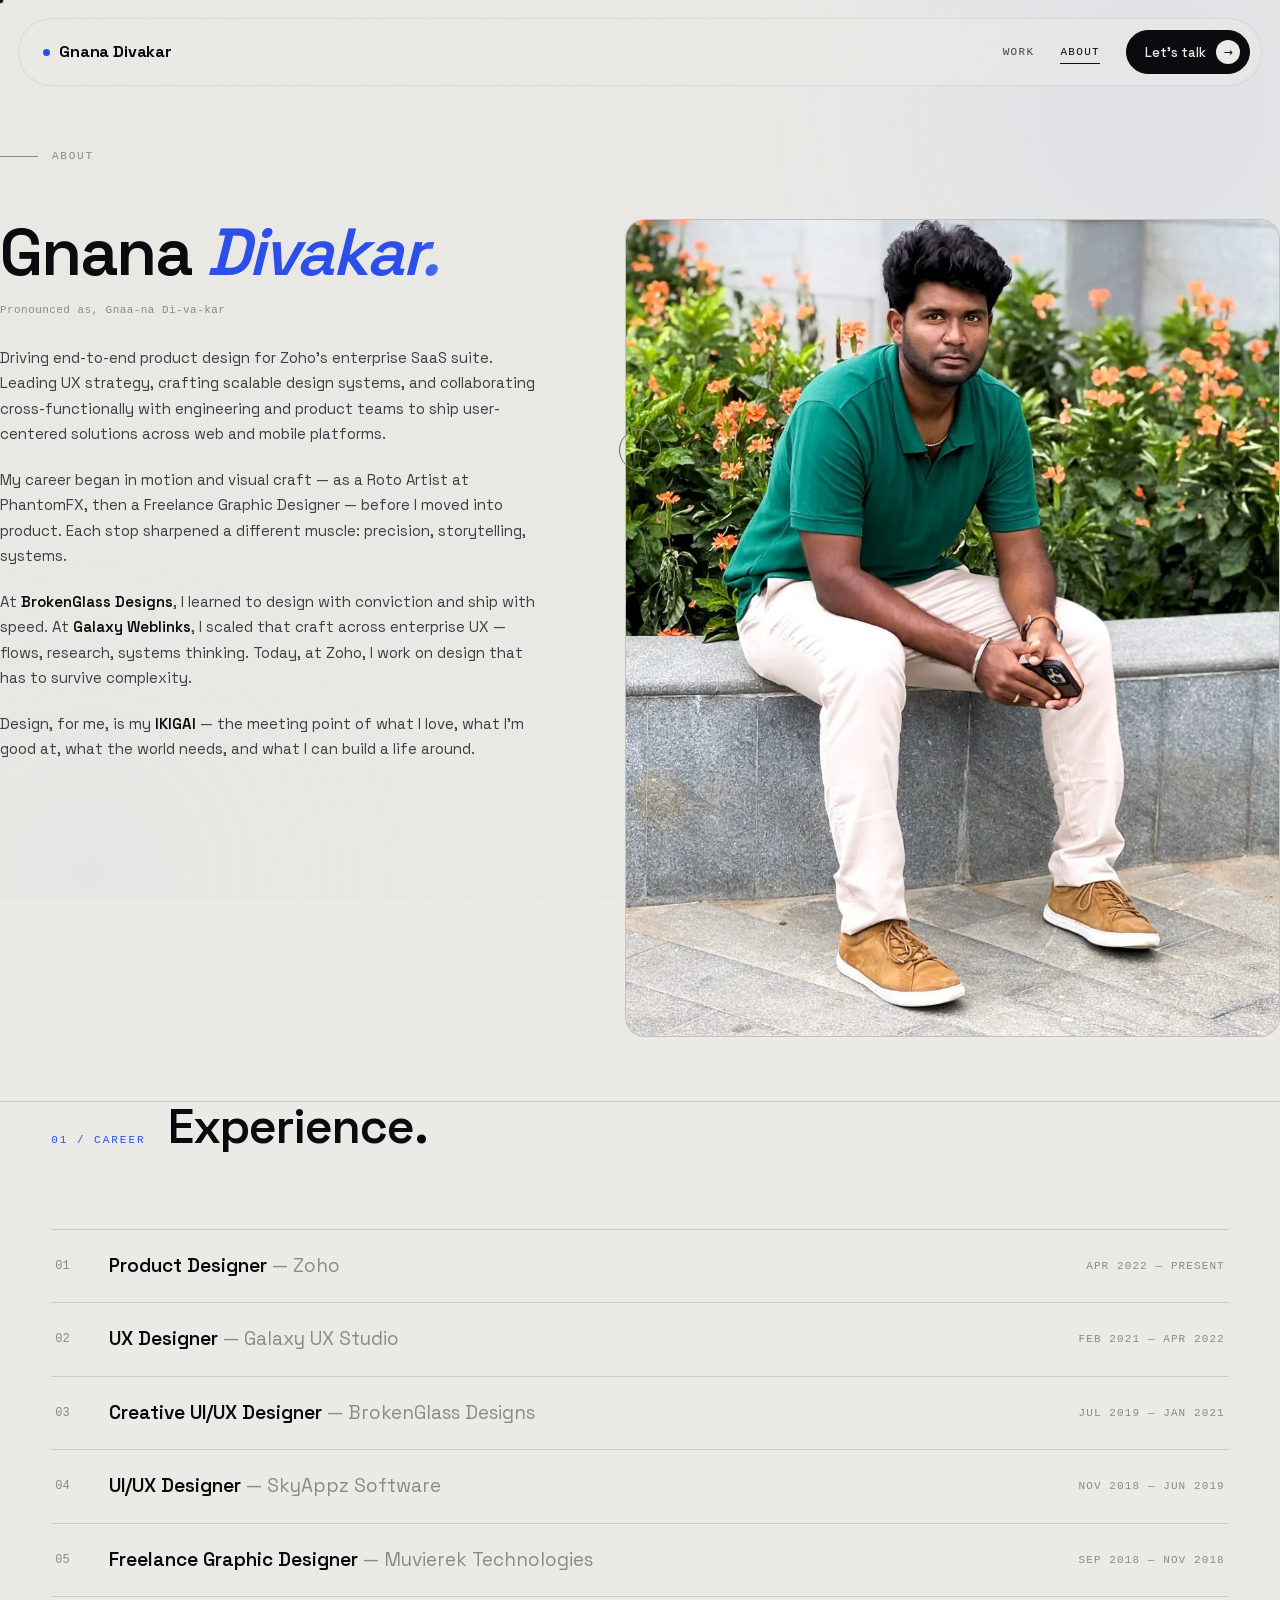
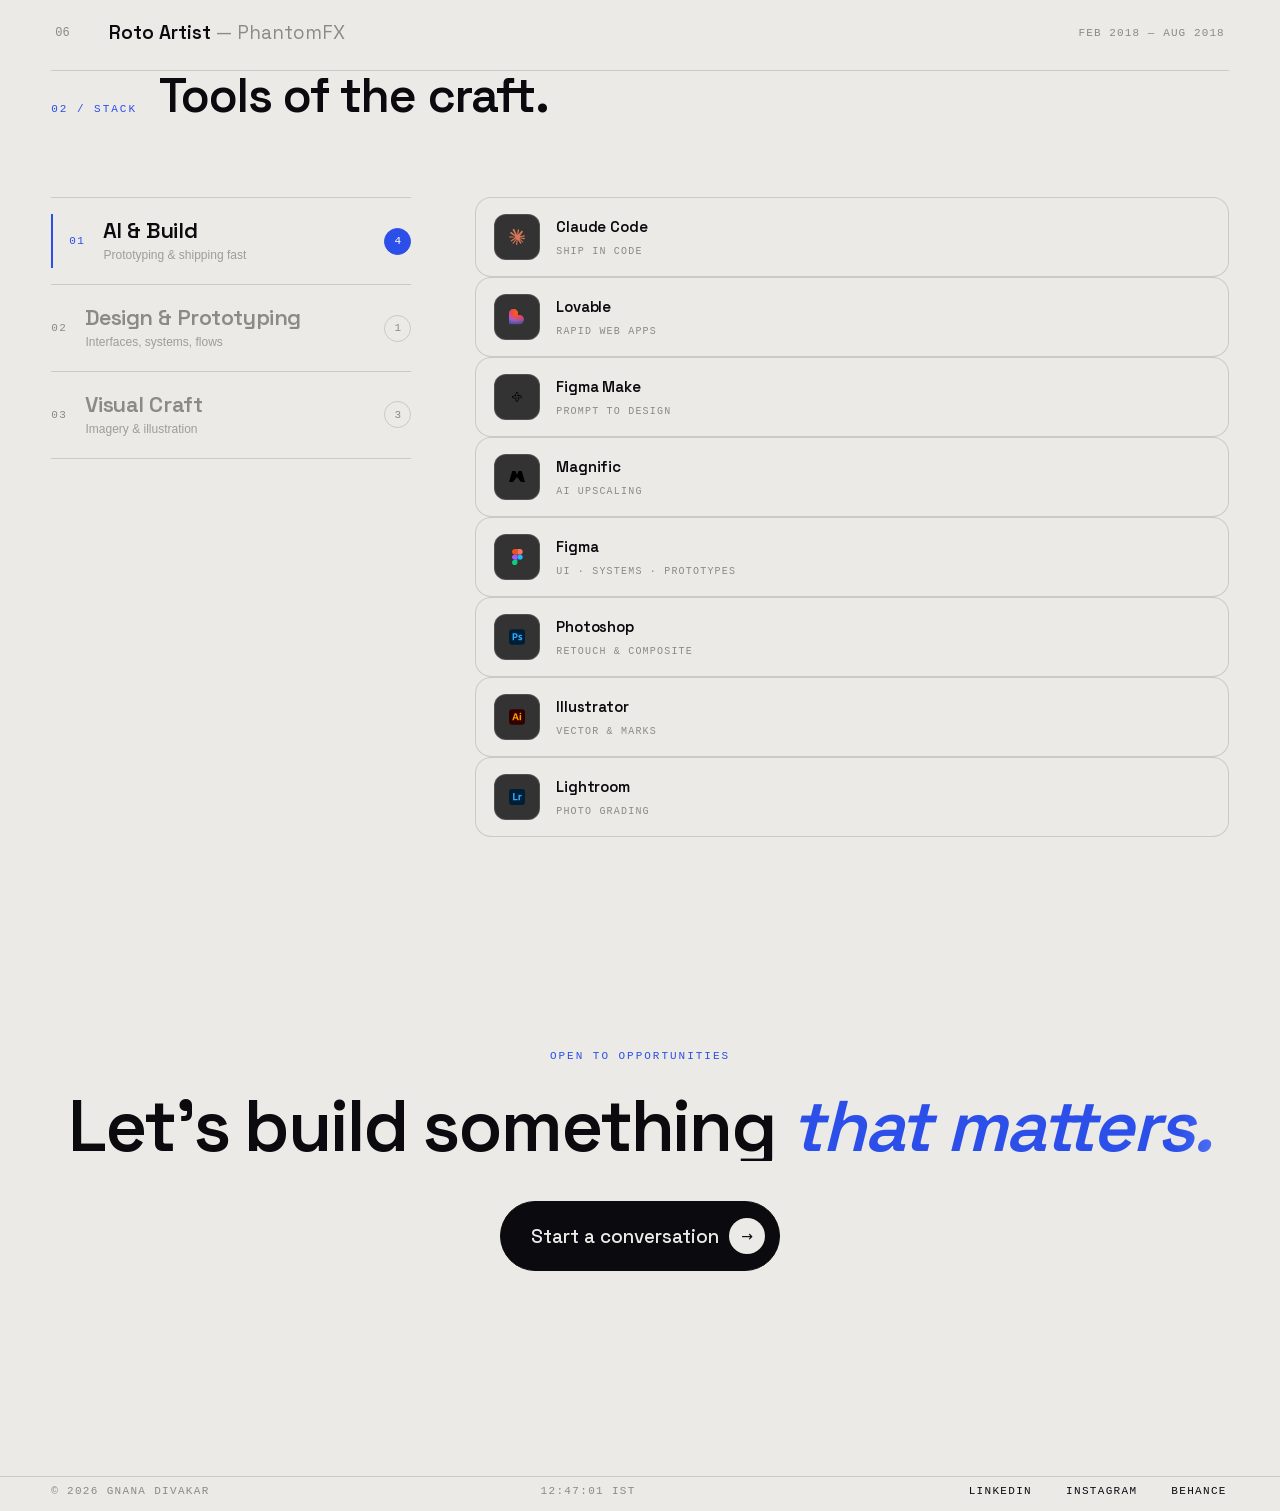
==== commit 104e3a72: "Update about.html" ====
--- a/about.html
+++ b/about.html
@@ -26,7 +26,7 @@
 </header>
 
 <!-- HERO / BIO -->
-<header class="hero hero--sub wrap">
+<header class="hero hero--sub hero--flush wrap">
   <div class="eyebrow mono"><span class="rule"></span>About</div>
   <div class="about-grid" style="align-items:start;margin-top:clamp(20px,3vw,32px)">
     <div>
@@ -46,7 +46,7 @@
 </header>
 
 <!-- EXPERIENCE -->
-<section class="wrap">
+<section class="wrap about-sec">
   <div class="sec-head">
     <span class="mono num">01 / Career</span>
     <h2 class="line-mask"><span>Experience.</span></h2>
@@ -62,31 +62,27 @@
 </section>
 
 <!-- STACK -->
-<section class="wrap">
+<section class="wrap about-sec">
   <div class="sec-head">
     <span class="mono num">02 / Stack</span>
     <h2 class="line-mask"><span>Tools of the craft.</span></h2>
   </div>
-  <div class="stack3" data-default="design">
+  <div class="stack3">
     <div class="stack3-nav">
-      <button class="s3cat active" type="button" data-cat="design"><span class="s3-ix">01</span><span class="s3-main"><span class="s3-name">Design &amp; Prototyping</span><span class="s3-sub">Interfaces, systems, flows</span></span><span class="s3-count">1</span></button>
-      <button class="s3cat" type="button" data-cat="visual"><span class="s3-ix">02</span><span class="s3-main"><span class="s3-name">Visual Craft</span><span class="s3-sub">Imagery &amp; illustration</span></span><span class="s3-count">3</span></button>
-      <button class="s3cat" type="button" data-cat="ai"><span class="s3-ix">03</span><span class="s3-main"><span class="s3-name">AI &amp; Build</span><span class="s3-sub">Prototyping &amp; shipping fast</span></span><span class="s3-count">4</span></button>
+      <button class="s3cat" type="button" data-cat="ai"><span class="s3-ix">01</span><span class="s3-main"><span class="s3-name">AI &amp; Build</span><span class="s3-sub">Prototyping &amp; shipping fast</span></span><span class="s3-count">4</span></button>
+      <button class="s3cat" type="button" data-cat="design"><span class="s3-ix">02</span><span class="s3-main"><span class="s3-name">Design &amp; Prototyping</span><span class="s3-sub">Interfaces, systems, flows</span></span><span class="s3-count">1</span></button>
+      <button class="s3cat" type="button" data-cat="visual"><span class="s3-ix">03</span><span class="s3-main"><span class="s3-name">Visual Craft</span><span class="s3-sub">Imagery &amp; illustration</span></span><span class="s3-count">3</span></button>
     </div>
     <div class="stack3-panel">
-      <div class="s3-tools show" data-cat="design">
-        <div class="s3tool"><span class="tile" style="--b:#F24E1E">Fi</span><span><span class="tn">Figma</span><span class="tr">UI · Systems · Prototypes</span></span></div>
-      </div>
-      <div class="s3-tools" data-cat="visual">
-        <div class="s3tool"><span class="tile" style="--b:#31A8FF">Ps</span><span><span class="tn">Photoshop</span><span class="tr">Retouch &amp; composite</span></span></div>
-        <div class="s3tool"><span class="tile" style="--b:#FF9A00">Ai</span><span><span class="tn">Illustrator</span><span class="tr">Vector &amp; marks</span></span></div>
-        <div class="s3tool"><span class="tile" style="--b:#3AA9FF">Lr</span><span><span class="tn">Lightroom</span><span class="tr">Photo grading</span></span></div>
-      </div>
-      <div class="s3-tools" data-cat="ai">
-        <div class="s3tool"><span class="tile" style="--b:#D97757">CC</span><span><span class="tn">Claude Code</span><span class="tr">Ship in code</span></span></div>
-        <div class="s3tool"><span class="tile" style="--b:#FF5A8A">Lo</span><span><span class="tn">Lovable</span><span class="tr">Rapid web apps</span></span></div>
-        <div class="s3tool"><span class="tile" style="--b:#0D99FF">FM</span><span><span class="tn">Figma Make</span><span class="tr">Prompt to design</span></span></div>
-        <div class="s3tool"><span class="tile" style="--b:#7C5CFF">Mg</span><span><span class="tn">Magnific</span><span class="tr">AI upscaling</span></span></div>
+      <div class="s3-grid">
+        <div class="s3tool" data-cat="ai"><span class="tile"><img src="assets/img/logos/claude.svg" alt="Claude Code" loading="lazy" /></span><span><span class="tn">Claude Code</span><span class="tr">Ship in code</span></span></div>
+        <div class="s3tool" data-cat="ai"><span class="tile"><img src="assets/img/logos/lovable.svg" alt="Lovable" loading="lazy" /></span><span><span class="tn">Lovable</span><span class="tr">Rapid web apps</span></span></div>
+        <div class="s3tool" data-cat="ai"><span class="tile"><img src="assets/img/logos/figma-make.svg" alt="Figma Make" loading="lazy" /></span><span><span class="tn">Figma Make</span><span class="tr">Prompt to design</span></span></div>
+        <div class="s3tool" data-cat="ai"><span class="tile"><img src="assets/img/logos/magnific.svg" alt="Magnific" loading="lazy" /></span><span><span class="tn">Magnific</span><span class="tr">AI upscaling</span></span></div>
+        <div class="s3tool" data-cat="design"><span class="tile"><img src="assets/img/logos/figma.svg" alt="Figma" loading="lazy" /></span><span><span class="tn">Figma</span><span class="tr">UI · Systems · Prototypes</span></span></div>
+        <div class="s3tool" data-cat="visual"><span class="tile"><img src="assets/img/logos/photoshop.svg" alt="Photoshop" loading="lazy" /></span><span><span class="tn">Photoshop</span><span class="tr">Retouch &amp; composite</span></span></div>
+        <div class="s3tool" data-cat="visual"><span class="tile"><img src="assets/img/logos/illustrator.svg" alt="Illustrator" loading="lazy" /></span><span><span class="tn">Illustrator</span><span class="tr">Vector &amp; marks</span></span></div>
+        <div class="s3tool" data-cat="visual"><span class="tile"><img src="assets/img/logos/lightroom.svg" alt="Lightroom" loading="lazy" /></span><span><span class="tn">Lightroom</span><span class="tr">Photo grading</span></span></div>
       </div>
     </div>
   </div>
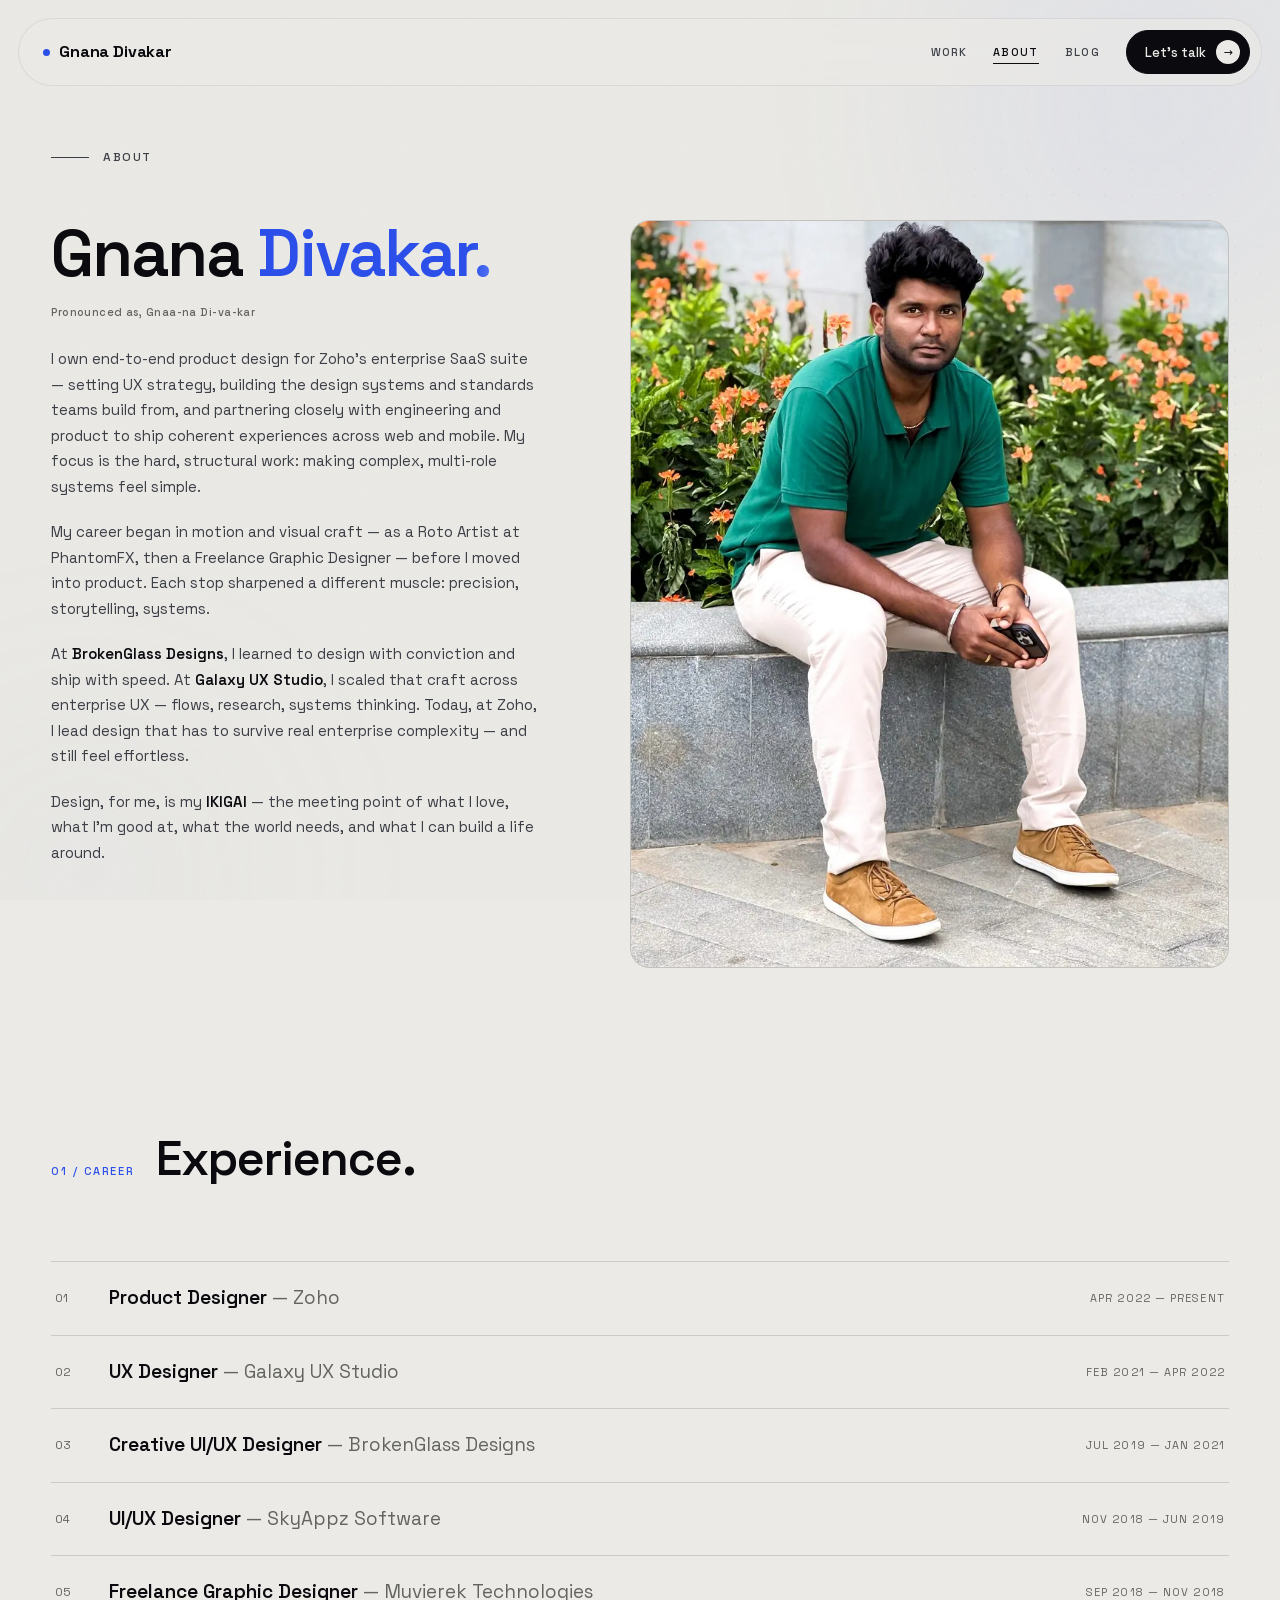
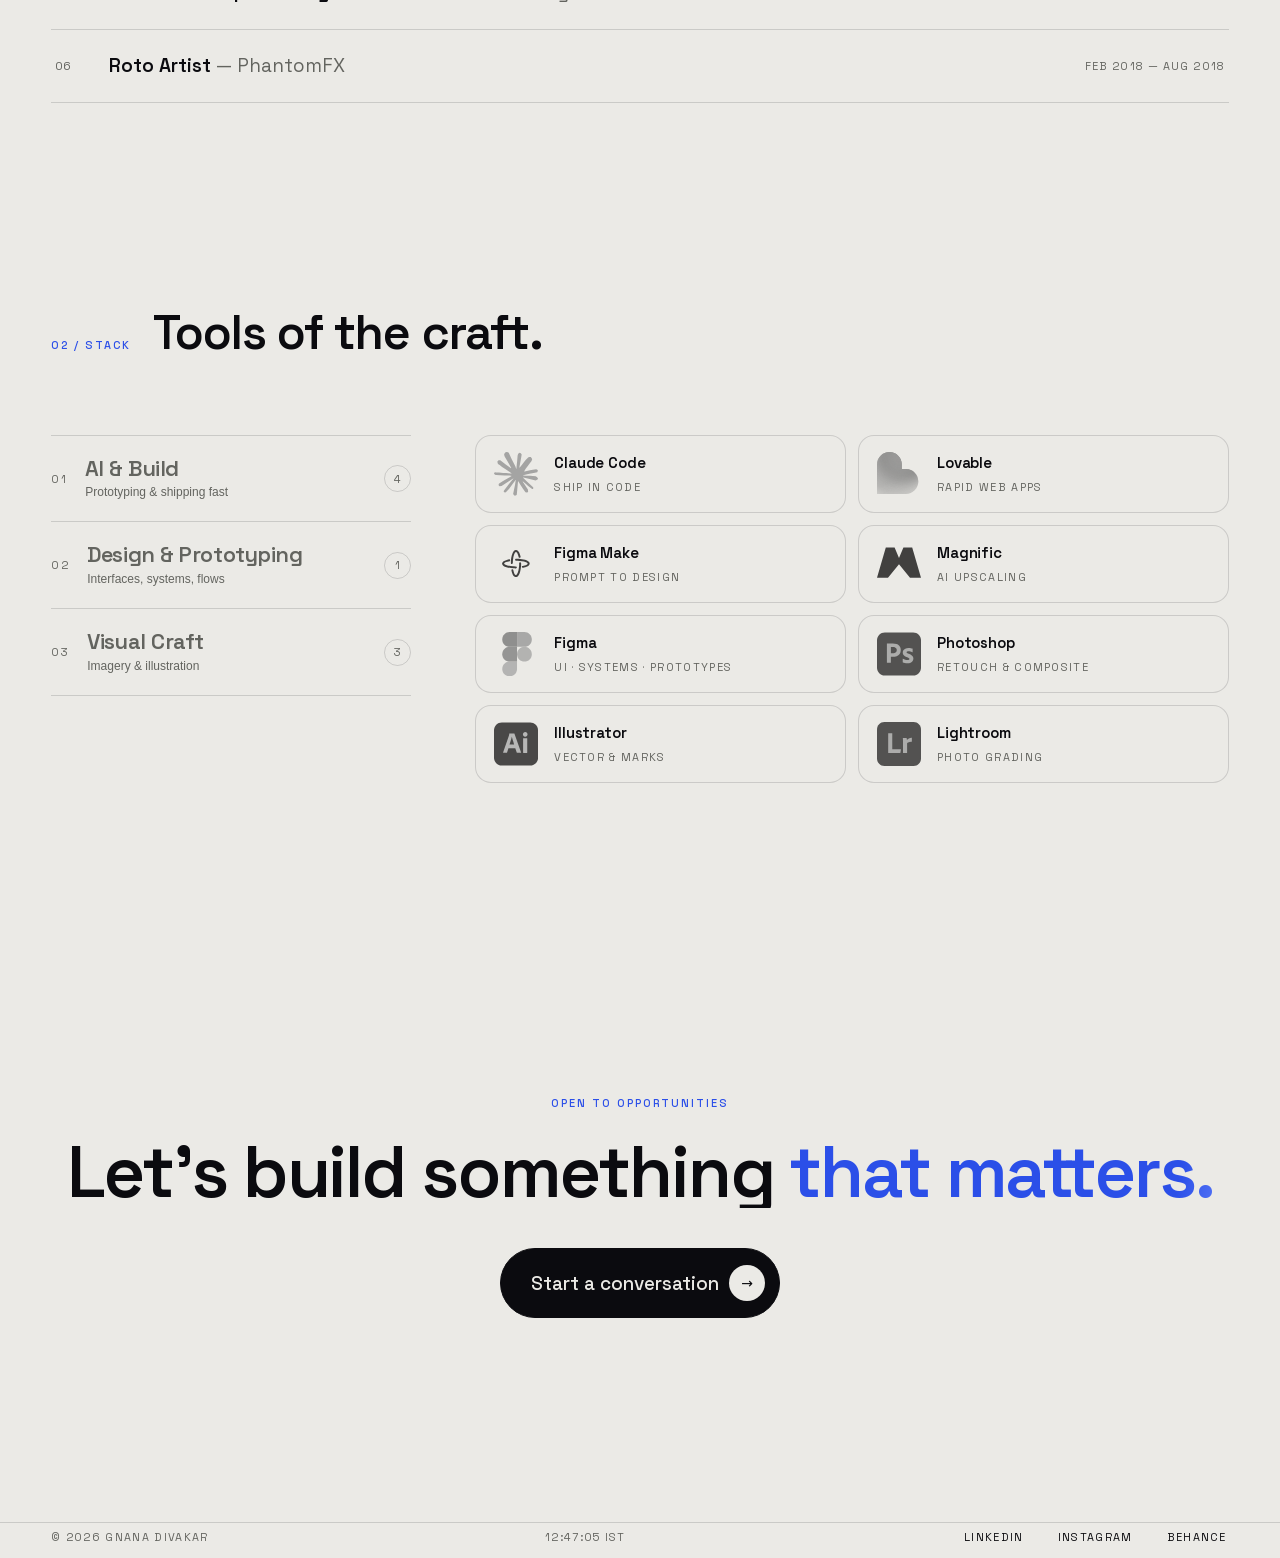
==== commit 43c48fb5: "Add files via upload" ====
--- a/about.html
+++ b/about.html
@@ -4,7 +4,21 @@
 <meta charset="UTF-8" />
 <meta name="viewport" content="width=device-width, initial-scale=1.0" />
 <title>About — Gnana Divakar</title>
-<meta name="description" content="Gnana Divakar — Product Designer driving end-to-end design for enterprise SaaS." />
+<meta name="description" content="Gnana Divakar — Product Designer owning end-to-end design strategy and systems for enterprise SaaS." />
+<link rel="canonical" href="https://gnanadivakar.in/about.html" />
+<link rel="icon" href="assets/favicon.svg" type="image/svg+xml" />
+<meta property="og:type" content="website" />
+<meta property="og:site_name" content="Gnana Divakar" />
+<meta property="og:url" content="https://gnanadivakar.in/about.html" />
+<meta property="og:title" content="About — Gnana Divakar" />
+<meta property="og:description" content="Gnana Divakar — Product Designer owning end-to-end design strategy and systems for enterprise SaaS." />
+<meta property="og:image" content="https://gnanadivakar.in/assets/img/og.jpg" />
+<meta property="og:image:width" content="1200" />
+<meta property="og:image:height" content="630" />
+<meta name="twitter:card" content="summary_large_image" />
+<meta name="twitter:title" content="About — Gnana Divakar" />
+<meta name="twitter:description" content="Gnana Divakar — Product Designer owning end-to-end design strategy and systems for enterprise SaaS." />
+<meta name="twitter:image" content="https://gnanadivakar.in/assets/img/og.jpg" />
 <link rel="stylesheet" href="assets/theme.css" />
 </head>
 <body>
@@ -20,6 +34,7 @@
     <div class="nav-links">
       <a href="work.html" class="navlink" data-cursor>Work</a>
       <a href="about.html" class="navlink active" data-cursor>About</a>
+      <a href="blog.html" class="navlink" data-cursor>Blog</a>
       <a href="contact.html" class="btn btn-primary btn-sm" data-cursor data-magnetic><span>Let's talk</span><span class="dot">→</span></a>
     </div>
   </div>
@@ -33,9 +48,9 @@
       <h1 class="line-mask"><span>Gnana <span class="accent">Divakar.</span></span></h1>
       <p class="mono reveal" style="margin-top:16px;text-transform:none;letter-spacing:.04em;color:var(--ink-mute)">Pronounced as, Gnaa-na Di-va-kar</p>
       <div class="about-bio reveal">
-        <p>Driving end-to-end product design for Zoho's enterprise SaaS suite. Leading UX strategy, crafting scalable design systems, and collaborating cross-functionally with engineering and product teams to ship user-centered solutions across web and mobile platforms.</p>
+        <p>I own end-to-end product design for Zoho's enterprise SaaS suite — setting UX strategy, building the design systems and standards teams build from, and partnering closely with engineering and product to ship coherent experiences across web and mobile. My focus is the hard, structural work: making complex, multi-role systems feel simple.</p>
         <p>My career began in motion and visual craft — as a Roto Artist at PhantomFX, then a Freelance Graphic Designer — before I moved into product. Each stop sharpened a different muscle: precision, storytelling, systems.</p>
-        <p>At <b>BrokenGlass Designs</b>, I learned to design with conviction and ship with speed. At <b>Galaxy Weblinks</b>, I scaled that craft across enterprise UX — flows, research, systems thinking. Today, at Zoho, I work on design that has to survive complexity.</p>
+        <p>At <b>BrokenGlass Designs</b>, I learned to design with conviction and ship with speed. At <b>Galaxy UX Studio</b>, I scaled that craft across enterprise UX — flows, research, systems thinking. Today, at Zoho, I lead design that has to survive real enterprise complexity — and still feel effortless.</p>
         <p>Design, for me, is my <b>IKIGAI</b> — the meeting point of what I love, what I'm good at, what the world needs, and what I can build a life around.</p>
       </div>
     </div>
--- a/assets/theme.css
+++ b/assets/theme.css
@@ -10,7 +10,7 @@
   --paper-2:#E2E1DC;
   --ink:#0B0B0F;
   --ink-soft:#3D3F47;
-  --ink-mute:#8A8B85;
+  --ink-mute:#63645F;
   --accent:#2B4FE8;
   --accent-2:#6E8CFF;
   --line:rgba(11,11,15,.14);
@@ -26,7 +26,8 @@
   --pad:clamp(22px,4vw,56px);
   --ease:cubic-bezier(.16,1,.3,1);
   --display:"Space Grotesk",system-ui,sans-serif;
-  --mono:"JetBrains Mono",ui-monospace,monospace;
+  /* was JetBrains Mono — monospace labels read poorly at small sizes; use the sans family everywhere */
+  --mono:"Space Grotesk",system-ui,sans-serif;
 }
 *{margin:0;padding:0;box-sizing:border-box}
 html{scroll-behavior:smooth}
@@ -38,13 +39,12 @@
 body{
   font-family:var(--display);
   background:var(--paper);color:var(--ink);line-height:1.5;
-  -webkit-font-smoothing:antialiased;overflow-x:hidden;cursor:none;
+  -webkit-font-smoothing:antialiased;overflow-x:hidden;
 }
-@media (pointer:coarse){body{cursor:auto}}
 a{color:inherit;text-decoration:none}
 img{display:block;max-width:100%}
-em{font-style:normal}
-.italic-bold{font-style:italic;color:var(--accent)}
+em,i{font-style:normal}
+.italic-bold{font-style:normal;color:var(--accent)}
 .text-accent{color:var(--accent)}
 .mono{font-family:var(--mono);text-transform:uppercase;letter-spacing:.18em;font-size:11px;font-weight:500}
 .wrap{max-width:var(--maxw);margin:0 auto;padding:0 var(--pad)}
@@ -62,13 +62,8 @@
 @keyframes float2{to{transform:translate3d(10%,-6%,0) scale(1.1)}}
 
 /* ---------- cursor ---------- */
-.cursor,.cursor-ring{position:fixed;top:0;left:0;z-index:9999;pointer-events:none;border-radius:50%;mix-blend-mode:difference}
-.cursor{width:7px;height:7px;background:#fff;transform:translate(-50%,-50%)}
-.cursor-ring{width:42px;height:42px;border:1px solid rgba(255,255,255,.6);transform:translate(-50%,-50%);transition:width .3s var(--ease),height .3s var(--ease),background .3s,border-color .3s}
-.cursor-ring.hover{width:70px;height:70px;background:rgba(255,255,255,.1);border-color:transparent}
-.cursor-ring .label{position:absolute;inset:0;display:grid;place-items:center;font-family:var(--mono);font-size:9px;letter-spacing:.1em;color:#fff;opacity:0;text-transform:uppercase;transition:opacity .3s}
-.cursor-ring.view .label{opacity:1}
-@media (pointer:coarse){.cursor,.cursor-ring{display:none}}
+/* custom cursor removed — the default system cursor is used everywhere */
+.cursor,.cursor-ring{display:none}
 
 /* ---------- scroll progress ---------- */
 .progress{position:fixed;top:0;left:0;height:2px;width:100%;transform:scaleX(0);transform-origin:0;background:var(--accent);z-index:60}
@@ -91,7 +86,27 @@
 .nav-links .navlink::after{content:"";position:absolute;left:0;bottom:-4px;width:0;height:1px;background:var(--ink);transition:width .35s var(--ease)}
 .nav-links .navlink:hover::after,.nav-links .navlink.active::after{width:100%}
 .nav-links .navlink.active{color:var(--ink)}
-@media (max-width:720px){.nav-links .navlink{display:none}}
+/* mobile menu: hamburger toggle + full-screen overlay */
+.nav-toggle{display:none;position:relative;width:42px;height:42px;flex:0 0 auto;border:0;background:transparent;cursor:pointer;border-radius:50%;-webkit-tap-highlight-color:transparent;z-index:2}
+.nav-toggle span{position:absolute;left:11px;width:20px;height:2px;background:var(--ink);border-radius:2px;transition:transform .35s var(--ease),opacity .25s var(--ease)}
+.nav-toggle span:nth-child(1){top:17px}
+.nav-toggle span:nth-child(2){top:24px}
+.nav-toggle.is-active span:nth-child(1){transform:translateY(3.5px) rotate(45deg)}
+.nav-toggle.is-active span:nth-child(2){transform:translateY(-3.5px) rotate(-45deg)}
+.mobile-menu{position:fixed;inset:0;z-index:54;background:rgba(235,234,230,.94);backdrop-filter:blur(22px);-webkit-backdrop-filter:blur(22px);opacity:0;visibility:hidden;transition:opacity .4s var(--ease),visibility 0s linear .4s;display:flex;align-items:center;justify-content:center}
+body.menu-open .mobile-menu{opacity:1;visibility:visible;transition:opacity .4s var(--ease)}
+.mobile-menu-inner{display:flex;flex-direction:column;gap:6px;text-align:center;padding:24px}
+.mm-link{font-family:var(--display);font-weight:600;font-size:clamp(2.1rem,11vw,3.2rem);letter-spacing:-.025em;line-height:1.18;color:var(--ink);opacity:0;transform:translateY(18px);transition:opacity .5s var(--ease),transform .5s var(--ease),color .3s}
+.mm-link.mm-cta{color:var(--accent)}
+body.menu-open .mm-link{opacity:1;transform:none}
+body.menu-open .mm-link:nth-child(1){transition-delay:.1s}
+body.menu-open .mm-link:nth-child(2){transition-delay:.16s}
+body.menu-open .mm-link:nth-child(3){transition-delay:.22s}
+.mm-link:active{color:var(--accent)}
+body.menu-open{overflow:hidden}
+@media (hover:hover){.mm-link:hover{color:var(--accent)}}
+@media (max-width:720px){.nav-links{display:none}.nav-toggle{display:block}}
+@media (max-width:400px){.nav-inner{padding:9px 9px 9px 18px}.logo{font-size:15px}}
 
 /* ============================================================
    BUTTONS — one primary + one secondary, used everywhere
@@ -132,20 +147,20 @@
 /* ============================================================
    HERO
    ============================================================ */
-header.hero{position:relative;z-index:2;min-height:92svh;display:flex;flex-direction:column;justify-content:center;padding:calc(var(--nav-h,64px) + clamp(48px,7vw,84px)) 0 clamp(40px,6vw,64px)}
+header.hero{position:relative;z-index:2;min-height:92svh;display:flex;flex-direction:column;justify-content:center;padding:calc(var(--nav-h,64px) + clamp(48px,7vw,84px)) var(--pad) clamp(40px,6vw,64px)}
 /* subtle animated header motif — drifting structure grid, masked to the open side */
 header.hero::before,.cs-hero::before{content:"";position:absolute;inset:0;z-index:-1;pointer-events:none;
   background-image:radial-gradient(circle,rgba(11,11,15,.10) 1px,transparent 1.5px);background-size:26px 26px;
   -webkit-mask-image:radial-gradient(ellipse 46% 60% at 84% 40%,#000,transparent 68%);mask-image:radial-gradient(ellipse 46% 60% at 84% 40%,#000,transparent 68%);
   opacity:.55;animation:motif-drift 26s linear infinite}
 @keyframes motif-drift{to{background-position:26px 26px}}
-.hero .eyebrow{color:var(--ink-mute);margin-bottom:22px;display:flex;gap:14px;align-items:center}
-.hero .eyebrow .rule{flex:0 0 38px;height:1px;background:var(--ink-mute)}
+.hero .eyebrow{color:var(--ink-soft);margin-bottom:22px;display:flex;gap:14px;align-items:center}
+.hero .eyebrow .rule{flex:0 0 38px;height:1px;background:var(--ink-soft)}
 .hero h1{font-family:var(--display);font-size:clamp(2.4rem,6.2vw,5.4rem);line-height:1;letter-spacing:-.03em;font-weight:600}
 /* subtle copy-driven animation: staggered line reveal + living sheen on the accent */
 .hero h1 .line-mask:nth-child(2)>*{transition-delay:.1s}
 .hero h1 .line-mask:nth-child(3)>*{transition-delay:.2s}
-.hero h1 .accent{font-style:italic;color:var(--accent);
+.hero h1 .accent{font-style:normal;color:var(--accent);
   background:linear-gradient(100deg,var(--accent) 42%,var(--accent-2) 50%,var(--accent) 58%);
   background-size:220% 100%;-webkit-background-clip:text;background-clip:text;-webkit-text-fill-color:transparent;
   animation:sheen 7s ease-in-out infinite}
@@ -153,7 +168,16 @@
 .hero-foot{display:flex;justify-content:flex-start;align-items:flex-end;gap:40px;margin-top:clamp(34px,5vw,56px);flex-wrap:wrap}
 /* scroll cue centered at the bottom of the hero */
 .hero .scroll-cue{position:absolute;left:50%;bottom:clamp(22px,4vw,40px);transform:translateX(-50%);justify-content:center}
-@media (max-width:820px){.hero .scroll-cue{position:static;transform:none;margin-top:26px}}
+/* mobile: tighten the hero — start content just below the nav instead of centering
+   it in a tall box (which left a big empty gap up top), trim overall height, and keep
+   the scroll cue bottom-centered (not stuck to the left) */
+@media (max-width:820px){
+  /* homepage hero: content left-aligned, sitting in the vertical middle; scroll cue stays centered at the bottom */
+  header.hero:not(.hero--sub){min-height:86svh;justify-content:center;text-align:left}
+  .hero-foot{margin-top:clamp(28px,6vw,40px)}
+  .hero .scroll-cue{bottom:clamp(20px,7vw,34px)}
+}
+@media (max-width:820px) and (max-height:640px){.hero .scroll-cue{position:static;transform:none;flex-basis:100%;margin-top:24px}}
 .hero-lede{max-width:44ch;font-size:clamp(16px,1.4vw,20px);color:var(--ink-soft)}
 .avail{display:inline-flex;align-items:center;gap:9px;border:1px solid var(--line);border-radius:999px;padding:8px 15px;margin-bottom:22px}
 .avail .d{width:7px;height:7px;border-radius:50%;background:#22c55e;animation:pulse2 2s infinite}
@@ -165,7 +189,7 @@
 @keyframes sweep{0%{transform:translateY(-100%)}55%,100%{transform:translateY(100%)}}
 
 /* sub-page hero (work / about / contact) */
-.hero--sub{min-height:auto;padding:calc(var(--nav-h,64px) + clamp(40px,6vw,72px)) 0 clamp(48px,7vw,80px);border-bottom:1px solid var(--line)}
+.hero--sub{min-height:auto;padding:calc(var(--nav-h,64px) + clamp(40px,6vw,72px)) var(--pad) clamp(48px,7vw,80px);border-bottom:1px solid var(--line)}
 .hero--sub .hero-top{display:grid;grid-template-columns:1.5fr 1fr;gap:clamp(28px,5vw,64px);align-items:end}
 .hero--sub h1{font-size:clamp(2.2rem,5.2vw,4.4rem);line-height:1.02}
 .hero--sub .hero-lede{margin-bottom:8px;transition-delay:.18s}
@@ -186,12 +210,17 @@
 .sec-head{display:flex;align-items:baseline;gap:22px;margin-bottom:clamp(48px,6vw,80px)}
 .sec-head .num{color:var(--accent);flex:0 0 auto}
 .sec-head h2{font-family:var(--display);font-size:clamp(27px,3.8vw,48px);letter-spacing:-.02em;line-height:1.04;font-weight:600;max-width:22ch}
+@media (max-width:620px){.sec-head{flex-direction:column;gap:12px;margin-bottom:clamp(34px,9vw,48px)}}
 
 /* ============================================================
    WORK — alternating parallax case layout
    ============================================================ */
 #work{padding-top:clamp(70px,9vw,120px)}
-.case{display:grid;grid-template-columns:1fr 1fr;gap:clamp(32px,5vw,72px);align-items:center;padding:clamp(40px,5vw,64px) 0;border-top:1px solid var(--line)}
+/* homepage .wrap sections have no default vertical padding (.wrap zeroes it); give the About→Writing
+   boundary the same rhythm as the rest so the blog section isn't tight against the experience list */
+#writing{padding-top:clamp(70px,9vw,120px)}
+.case{display:grid;grid-template-columns:1fr 1fr;gap:clamp(32px,5vw,72px);align-items:center;padding:clamp(40px,5vw,64px) 0;border-top:1px solid var(--line);color:inherit;text-decoration:none}
+a.case{cursor:pointer}
 .case:last-child{border-bottom:1px solid var(--line)}
 /* consistent layout: image left, content right on every case */
 .case-media{position:relative;border-radius:var(--r);overflow:hidden;aspect-ratio:16/11;background:var(--paper-2)}
@@ -208,11 +237,11 @@
 .metric{background:rgba(255,255,255,.35);border:1px solid var(--line-soft);border-radius:14px;padding:14px 16px;min-width:118px;backdrop-filter:blur(6px)}
 .metric .v{font-size:26px;font-weight:600;letter-spacing:-.02em;line-height:1}
 .metric .v em{font-style:normal;color:var(--accent)}
-.metric .k{color:var(--ink-mute);font-size:10px;text-transform:uppercase;letter-spacing:.14em;font-family:var(--mono);margin-top:9px}
+.metric .k{color:var(--ink-mute);font-size:11px;text-transform:uppercase;letter-spacing:.14em;font-family:var(--mono);margin-top:9px}
 .case-link{display:inline-flex;align-items:center;gap:11px;font-weight:500;position:relative;width:fit-content}
 .case-link.soon{color:var(--ink-mute);pointer-events:none}
 .case-link .arw{display:inline-grid;place-items:center;width:30px;height:30px;border:1px solid var(--line);border-radius:50%;transition:transform .4s var(--ease),background .4s,color .4s,border-color .4s}
-.case-link:not(.soon):hover .arw{transform:rotate(-45deg);background:var(--ink);color:var(--paper);border-color:var(--ink)}
+.case:hover .case-link:not(.soon) .arw,.case-link:not(.soon):hover .arw{transform:rotate(-45deg);background:var(--ink);color:var(--paper);border-color:var(--ink)}
 @media (max-width:880px){.case{grid-template-columns:1fr;gap:24px;padding:34px 0}}
 
 /* ============================================================
@@ -259,6 +288,10 @@
 .portrait{border-radius:var(--r);overflow:hidden;aspect-ratio:4/5;background:var(--paper-2);border:1px solid var(--line)}
 .portrait img{width:100%;height:100%;object-fit:cover}
 
+/* about-page section rhythm (restores vertical padding that .wrap zeroes out) + flush hero */
+.about-sec{padding-top:clamp(60px,8vw,104px);padding-bottom:clamp(60px,8vw,104px)}
+.hero--flush{border-bottom:0}
+
 /* ---------- stack / tools (filtered category selector) ---------- */
 .stack3{display:grid;grid-template-columns:minmax(230px,360px) 1fr;gap:clamp(28px,5vw,72px);align-items:start}
 .stack3-nav{display:flex;flex-direction:column;border-top:1px solid var(--line)}
@@ -266,7 +299,7 @@
 .s3cat .s3-ix{font-family:var(--mono);font-size:11px;letter-spacing:.14em;color:var(--ink-mute);transition:color .35s}
 .s3-main{display:flex;flex-direction:column;gap:5px;min-width:0}
 .s3-name{font-family:var(--display);font-weight:600;font-size:clamp(1.15rem,1.7vw,1.5rem);letter-spacing:-.02em;line-height:1.05;color:var(--ink-mute);transition:color .35s}
-.s3-sub{font-size:12px;color:var(--ink-mute);opacity:.8}
+.s3-sub{font-size:12px;color:var(--ink-mute)}
 .s3-count{font-family:var(--mono);font-size:11px;color:var(--ink-mute);width:27px;height:27px;border:1px solid var(--line);border-radius:50%;display:grid;place-items:center;flex:0 0 auto;transition:all .35s var(--ease)}
 .s3cat::before{content:"";position:absolute;left:0;top:16px;bottom:16px;width:2px;background:var(--accent);transform:scaleY(0);transition:transform .35s var(--ease)}
 .s3cat:hover .s3-name{color:var(--ink)}
@@ -275,16 +308,21 @@
 .s3cat.active .s3-ix{color:var(--accent)}
 .s3cat.active .s3-name{color:var(--ink)}
 .s3cat.active .s3-count{background:var(--accent);border-color:var(--accent);color:#fff}
-.stack3-panel{position:relative;min-height:210px}
-.s3-tools{display:none;grid-template-columns:repeat(2,1fr);gap:12px}
-.s3-tools.show{display:grid;animation:s3in .5s var(--ease)}
-@keyframes s3in{from{opacity:0;transform:translateY(10px)}to{opacity:1;transform:none}}
-.s3tool{display:flex;align-items:center;gap:16px;border:1px solid var(--line);border-radius:16px;padding:16px 18px;background:var(--paper);transition:border-color .3s var(--ease),transform .3s var(--ease),box-shadow .3s var(--ease)}
-.s3tool:hover{border-color:var(--ink);transform:translateY(-2px);box-shadow:0 12px 30px -18px rgba(11,11,15,.4)}
-.s3tool .tile{width:46px;height:46px;border-radius:12px;display:grid;place-items:center;background:var(--b,#333);color:#fff;font-family:var(--display);font-weight:600;font-size:15px;letter-spacing:-.02em;flex:0 0 auto;box-shadow:inset 0 0 0 1px rgba(255,255,255,.14)}
+.stack3-panel{position:relative}
+.s3-grid{display:grid;grid-template-columns:repeat(2,1fr);gap:12px}
+.s3tool{display:flex;align-items:center;gap:16px;border:1px solid var(--line);border-radius:16px;padding:16px 18px;background:var(--paper);transition:opacity .4s var(--ease),border-color .3s var(--ease),transform .3s var(--ease)}
+.s3tool:hover{border-color:var(--accent);transform:translateY(-2px)}
+.s3tool .tile{width:44px;height:44px;display:grid;place-items:center;flex:0 0 auto}
+.s3tool .tile img{width:100%;height:100%;object-fit:contain;filter:grayscale(1);opacity:.72;transition:filter .4s var(--ease),opacity .4s var(--ease)}
 .s3tool .tn{font-family:var(--display);font-weight:600;font-size:15px;letter-spacing:-.01em;display:block}
-.s3tool .tr{font-family:var(--mono);font-size:10px;text-transform:uppercase;letter-spacing:.12em;color:var(--ink-mute);margin-top:5px;display:block}
-@media (max-width:820px){.stack3{grid-template-columns:1fr;gap:24px}.s3-tools.show{grid-template-columns:1fr}}
+.s3tool .tr{font-family:var(--mono);font-size:11px;text-transform:uppercase;letter-spacing:.12em;color:var(--ink-mute);margin-top:5px;display:block}
+.s3tool.is-dim{opacity:.55}
+.s3tool.is-dim .tile img{filter:grayscale(1);opacity:.5}
+.s3tool.is-on{border-color:var(--accent)}
+.s3tool.is-on .tile img{filter:none;opacity:1}
+/* full colour on hover (last, so it always wins) */
+.s3tool:hover .tile img{filter:none;opacity:1}
+@media (max-width:820px){.stack3{grid-template-columns:1fr;gap:24px}.s3-grid{grid-template-columns:1fr}}
 
 /* ============================================================
    CONTACT (big centered)
@@ -292,7 +330,7 @@
 .contact{text-align:center;padding:clamp(120px,16vw,210px) 0}
 .contact .mono{color:var(--accent);margin-bottom:26px;display:inline-block}
 .contact h2{font-family:var(--display);font-size:clamp(2.2rem,5.6vw,4.8rem);letter-spacing:-.03em;line-height:.98;font-weight:600;margin-bottom:40px}
-.contact h2 em{font-style:italic;color:var(--accent);
+.contact h2 em{font-style:normal;color:var(--accent);
   background:linear-gradient(100deg,var(--accent) 42%,var(--accent-2) 50%,var(--accent) 58%);
   background-size:220% 100%;-webkit-background-clip:text;background-clip:text;-webkit-text-fill-color:transparent;
   animation:sheen 7s ease-in-out infinite}
@@ -311,6 +349,13 @@
 .channel .c-label{font-family:var(--mono);text-transform:uppercase;letter-spacing:.14em;font-size:11px;color:var(--ink-mute)}
 .channel .c-val{font-size:clamp(18px,2vw,26px);font-weight:600;letter-spacing:-.01em}
 .channel:hover .c-val{color:var(--accent)}
+/* mobile: stack label over value and let long emails / URLs wrap instead of overflowing */
+@media (max-width:560px){
+  .channel{grid-template-columns:30px 1fr;gap:4px 16px;align-items:start}
+  .channel .c-num{grid-column:1;grid-row:1}
+  .channel .c-label{grid-column:2;grid-row:1}
+  .channel .c-val{grid-column:2;grid-row:2;font-size:clamp(16px,4.6vw,21px);overflow-wrap:anywhere;word-break:break-word;min-width:0}
+}
 
 /* ---------- footer ---------- */
 footer{position:relative;z-index:2;padding:clamp(30px,4vw,48px) 0;border-top:1px solid var(--line)}
@@ -322,12 +367,67 @@
 .foot-grid .socials a:hover{background:rgba(11,11,15,.06);color:var(--accent)}
 
 /* ============================================================
+   BLOG / WRITING — editorial post list
+   ============================================================ */
+.postlist{border-top:1px solid var(--line)}
+.post{display:grid;grid-template-columns:minmax(118px,160px) 1fr auto;gap:clamp(18px,4vw,56px);align-items:baseline;padding:clamp(26px,3.4vw,42px) 4px;border-bottom:1px solid var(--line);position:relative;color:inherit;transition:padding-left .4s var(--ease)}
+.post::before{content:"";position:absolute;left:0;top:0;bottom:0;width:2px;background:var(--accent);transform:scaleY(0);transform-origin:bottom;transition:transform .4s var(--ease)}
+.post:not(.soon):hover{padding-left:18px}
+.post:not(.soon):hover::before{transform:scaleY(1)}
+.post .p-meta{display:flex;flex-direction:column;gap:9px;padding-top:4px}
+.post .p-date{font-family:var(--mono);font-size:11px;letter-spacing:.1em;text-transform:uppercase;color:var(--ink-mute)}
+.post .p-cat{font-family:var(--mono);font-size:11px;letter-spacing:.14em;text-transform:uppercase;color:var(--accent)}
+.post .p-body{min-width:0}
+.post .p-body h3{font-family:var(--display);font-weight:600;font-size:clamp(20px,2.1vw,29px);letter-spacing:-.02em;line-height:1.14;margin-bottom:11px;transition:color .3s var(--ease)}
+.post:not(.soon):hover .p-body h3{color:var(--accent)}
+.post .p-exc{color:var(--ink-soft);font-size:1rem;line-height:1.6;max-width:56ch}
+.post .p-read{display:inline-flex;align-items:center;gap:11px;white-space:nowrap;font-family:var(--mono);font-size:11px;letter-spacing:.1em;text-transform:uppercase;color:var(--ink-mute);align-self:center}
+.post .p-read .arw{display:inline-grid;place-items:center;width:32px;height:32px;border:1px solid var(--line);border-radius:50%;font-size:13px;transition:transform .4s var(--ease),background .4s,color .4s,border-color .4s}
+.post:not(.soon):hover .p-read .arw{transform:rotate(-45deg);background:var(--ink);color:var(--paper);border-color:var(--ink)}
+.post.soon{pointer-events:none}
+.post.soon .p-read .arw{opacity:.5}
+.post .p-tag{display:inline-block;font-family:var(--mono);font-size:11px;letter-spacing:.14em;text-transform:uppercase;color:var(--ink-mute);border:1px solid var(--line-2);border-radius:999px;padding:4px 10px;margin-left:10px}
+@media (max-width:760px){
+  .post{grid-template-columns:1fr;gap:12px;padding:28px 2px}
+  .post .p-meta{flex-direction:row;align-items:center;gap:14px;padding-top:0}
+  .post .p-read{align-self:start;margin-top:2px}
+}
+/* homepage writing teaser: lighter top rule so it nests in a section */
+.writing-foot{margin-top:clamp(30px,4vw,48px);display:flex;justify-content:flex-start}
+
+/* long-form article reading column */
+.article{max-width:min(100%,720px);margin:0 auto}
+.article > * + *{margin-top:22px}
+.article .lead{font-size:clamp(18px,1.5vw,22px);line-height:1.6;color:var(--ink-soft)}
+.article h2{font-family:var(--display);font-weight:600;font-size:clamp(22px,2.4vw,30px);letter-spacing:-.02em;line-height:1.2;margin-top:clamp(38px,4vw,54px)}
+.article p{color:var(--ink-soft);font-size:clamp(16px,1.15vw,18px);line-height:1.75}
+.article p b,.article p strong{color:var(--ink);font-weight:600}
+.article blockquote{border-left:3px solid var(--accent);padding-left:24px;margin:clamp(28px,3vw,40px) 0;font-family:var(--display);font-size:clamp(18px,1.6vw,23px);color:var(--ink);line-height:1.42}
+.article ol,.article ul{padding-left:1.3em;color:var(--ink-soft);font-size:clamp(16px,1.15vw,18px);line-height:1.75}
+.article li + li{margin-top:8px}
+.article li::marker{color:var(--accent);font-weight:600}
+.article figure{margin:clamp(30px,3.4vw,44px) auto}
+.article figure img{display:block;width:100%;height:auto;border:1px solid var(--line);border-radius:var(--r);background:var(--paper-2)}
+.article figure.meme{max-width:460px}
+.article figcaption{margin-top:12px;text-align:center;font-family:var(--mono);font-size:12px;letter-spacing:.04em;line-height:1.5;color:var(--ink-mute)}
+.article figcaption a{text-decoration:underline;text-underline-offset:3px}
+.post-foot{border-top:1px solid var(--line);margin-top:clamp(48px,6vw,72px);padding-top:clamp(26px,3vw,38px);display:flex;justify-content:space-between;align-items:center;gap:20px;flex-wrap:wrap}
+
+/* ============================================================
    CASE STUDY (Amplify) building blocks
    ============================================================ */
 .cs-hero{padding:calc(130px + clamp(20px,3vw,40px)) 0 clamp(28px,4vw,44px);border-bottom:1px solid var(--line)}
+.crumbs{display:flex;flex-wrap:wrap;align-items:center;gap:6px 10px;margin-bottom:20px;font-family:var(--mono);text-transform:uppercase;letter-spacing:.12em;font-size:12px;font-weight:500;color:var(--ink-mute)}
+.crumbs a{transition:color .3s var(--ease)}
+.crumbs a:hover{color:var(--accent)}
+/* larger hit areas for small text links, without changing layout */
+.logo,.crumbs a{position:relative}
+.logo::after,.crumbs a::after,.nav-links .navlink::before{content:"";position:absolute;inset:-13px -8px}
+.crumbs .sep{opacity:.6}
+.crumbs [aria-current]{color:var(--ink)}
 .cs-hero h1{font-family:var(--display);font-weight:600;letter-spacing:-.025em;line-height:1.04;font-size:clamp(2.1rem,4.6vw,3.9rem);margin-top:18px}
 .cs-tags{display:flex;flex-wrap:wrap;gap:8px;margin-top:22px}
-.tag{font-family:var(--mono);text-transform:uppercase;letter-spacing:.14em;font-size:10px;color:var(--ink-soft);border:1px solid var(--line-2);border-radius:999px;padding:6px 12px;white-space:nowrap}
+.tag{font-family:var(--mono);text-transform:uppercase;letter-spacing:.14em;font-size:11px;color:var(--ink-soft);border:1px solid var(--line-2);border-radius:999px;padding:6px 12px;white-space:nowrap}
 /* any tag/chip row wraps inside its container (used in case-study cards) */
 .cc-tags{display:flex;flex-wrap:wrap;gap:8px;min-width:0}
 .figure{position:relative;overflow:hidden;border:1px solid var(--line);border-radius:var(--r);background:var(--paper-2)}
@@ -382,13 +482,13 @@
 .quote{border-left:3px solid var(--accent);padding-left:26px}
 .quote .k{font-family:var(--mono);text-transform:uppercase;letter-spacing:.16em;font-size:11px;color:var(--accent);margin-bottom:14px}
 .quote p{font-size:clamp(16px,1.35vw,19px);line-height:1.75;color:var(--ink-soft)}
-.quote .pull{font-family:var(--display);font-style:italic;font-size:1.2rem;color:var(--ink-soft);margin-top:24px}
+.quote .pull{font-family:var(--display);font-size:1.2rem;color:var(--ink-soft);margin-top:24px}
 .callout{background:var(--metric-bg);border:1px solid var(--metric-border);padding:clamp(24px,3vw,40px);backdrop-filter:blur(6px)}
 .callout .k{font-family:var(--mono);text-transform:uppercase;letter-spacing:.16em;font-size:11px;color:var(--accent);margin-bottom:22px}
 .callout .stats{display:flex;flex-wrap:wrap;gap:44px}
 .callout .stat .v{font-family:var(--display);font-weight:700;font-size:2.2rem;line-height:1;color:var(--metric)}
 .callout .stat .l{font-family:var(--mono);text-transform:uppercase;letter-spacing:.13em;font-size:11px;color:var(--ink-soft);margin-top:8px;max-width:20ch}
-.callout .note{margin-top:24px;padding-top:22px;border-top:1px solid var(--metric-border);font-style:italic;color:var(--ink-mute)}
+.callout .note{margin-top:24px;padding-top:22px;border-top:1px solid var(--metric-border);color:var(--ink-mute)}
 .varbox{border:1px solid var(--line);background:var(--paper);padding:clamp(24px,2.5vw,34px)}
 .varbox .k{font-family:var(--mono);text-transform:uppercase;letter-spacing:.18em;font-size:11px;color:var(--accent);margin-bottom:22px}
 .varbox .grid{display:grid;grid-template-columns:1fr 1fr;gap:1px;background:var(--line);border:1px solid var(--line)}
@@ -400,24 +500,26 @@
 .metricgrid .m{background:var(--metric-bg);padding:clamp(20px,1.8vw,30px);backdrop-filter:blur(4px);min-width:0}
 .metricgrid .m .mn{font-family:var(--mono);letter-spacing:.16em;font-size:11px;color:var(--accent);margin-bottom:14px}
 .metricgrid .m .mv{font-family:var(--display);font-weight:700;line-height:1;color:var(--metric);font-size:clamp(2rem,3vw,2.8rem)}
-.metricgrid .m .ml{font-family:var(--mono);text-transform:uppercase;letter-spacing:.14em;font-size:10px;color:var(--ink-mute);margin-top:12px}
+.metricgrid .m .ml{font-family:var(--mono);text-transform:uppercase;letter-spacing:.14em;font-size:11px;color:var(--ink-mute);margin-top:12px;overflow-wrap:anywhere}
 .metricgrid .m .md{font-size:.92rem;color:var(--ink-soft);margin-top:10px;line-height:1.55}
 .metricgrid .m .ba{margin-top:20px}
-.metricgrid .m .ba .r{display:flex;justify-content:space-between;font-family:var(--mono);text-transform:uppercase;letter-spacing:.1em;font-size:10px;color:var(--ink-mute)}
+.metricgrid .m .ba .r{display:flex;justify-content:space-between;font-family:var(--mono);text-transform:uppercase;letter-spacing:.1em;font-size:11px;color:var(--ink-mute)}
 .metricgrid .m .ba .bar{height:2px;background:var(--rule-color);margin:8px 0;overflow:hidden}
 .metricgrid .m .ba .bar i{display:block;height:100%;background:var(--metric);width:0;transition:width 1.3s var(--ease)}
 .metricgrid .m .ba .bar.in i{width:var(--w)}
-@media (max-width:960px){.metricgrid{grid-template-columns:repeat(2,1fr)}}
+@media (max-width:1180px){.metricgrid{grid-template-columns:repeat(2,1fr)}}
 @media (max-width:520px){.metricgrid{grid-template-columns:1fr}}
 .two-col{display:grid;grid-template-columns:repeat(12,1fr);gap:clamp(24px,4vw,48px)}
 .two-col .lead-col{grid-column:span 3}
 .two-col .body-col{grid-column:span 9}
-@media (max-width:820px){.two-col{grid-template-columns:1fr}.two-col .lead-col,.two-col .body-col{grid-column:auto}}
+/* collapse to one column on mobile — !important + >* so inline grid-column spans (e.g. hero) can't force implicit tracks and overflow.
+   min-width:0 lets the grid items shrink below their content's min-content so inner overflow-x:auto scroll regions (e.g. the variants×states matrix) can activate instead of stretching the page. */
+@media (max-width:820px){.two-col{grid-template-columns:1fr !important}.two-col>*{grid-column:1 / -1 !important;min-width:0}}
 .sec-grid{display:grid;grid-template-columns:repeat(12,1fr);gap:clamp(24px,4vw,48px)}
 .sec--alt{background:var(--paper-2)}
 
 /* ---- case-study / sub-page compatibility helpers ---- */
-.eyebrow{font-family:var(--mono);text-transform:uppercase;letter-spacing:.16em;font-size:11px;font-weight:500;color:var(--ink-mute)}
+.eyebrow{font-family:var(--mono);text-transform:uppercase;letter-spacing:.12em;font-size:12px;font-weight:500;color:var(--ink-soft)}
 .hero .eyebrow{font-family:var(--mono)}
 .sec{padding:clamp(72px,10vw,132px) 0;border-bottom:1px solid var(--line)}
 .sec-h{font-family:var(--display);font-weight:600;letter-spacing:-.025em;line-height:1.12;font-size:clamp(28px,3.4vw,46px)}
@@ -428,7 +530,7 @@
 .sec-grid .col-7{grid-column:span 7}
 .sec-grid .col-8{grid-column:span 8}
 .sec-grid .col-9{grid-column:span 9}
-@media (max-width:820px){.sec-grid [class*="col-"]{grid-column:auto}}
+@media (max-width:820px){.sec-grid{grid-template-columns:1fr}.sec-grid [class*="col-"]{grid-column:auto}}
 .cta{padding:clamp(80px,10vw,132px) 0;border-bottom:1px solid var(--line)}
 .cta .cta-grid{display:grid;grid-template-columns:1fr 1fr;gap:clamp(32px,5vw,64px);align-items:center}
 .cta .cta-kicker{font-family:var(--mono);text-transform:uppercase;letter-spacing:.16em;font-size:11px;font-weight:500;color:var(--accent);margin-bottom:18px;display:inline-flex;align-items:center;gap:10px}
@@ -436,6 +538,249 @@
 .cta h2{font-family:var(--display);font-weight:600;letter-spacing:-.02em;line-height:1.08;font-size:clamp(2rem,4vw,3.2rem)}
 .cta .cta-side{display:flex;flex-direction:column;gap:26px;align-items:flex-start}
 @media (max-width:820px){.cta .cta-grid{grid-template-columns:1fr}}
+
+/* ============================================================
+   DESIGN SYSTEM case study — anonymized, CSS-rendered specimens
+   (no screenshots: swatches, type scale, spacing, live components)
+   ============================================================ */
+/* group label: mono kicker with a trailing rule */
+.ds-group{margin-top:clamp(30px,3.5vw,46px)}
+.ds-group:first-child{margin-top:28px}
+.ds-gk{font-family:var(--mono);text-transform:uppercase;letter-spacing:.16em;font-size:11px;color:var(--accent);display:flex;align-items:center;gap:14px;margin-bottom:18px}
+.ds-gk::after{content:"";flex:1;height:1px;background:var(--line)}
+.ds-gk .muted{color:var(--ink-mute)}
+
+/* token swatches */
+.ds-swatches{display:grid;grid-template-columns:repeat(auto-fill,minmax(128px,1fr));gap:10px}
+.ds-sw{border:1px solid var(--line);border-radius:14px;overflow:hidden;background:var(--paper);transition:transform .3s var(--ease),border-color .3s var(--ease)}
+.ds-sw:hover{transform:translateY(-3px);border-color:var(--line-2)}
+.ds-sw .chip{height:74px;border-bottom:1px solid var(--line-soft)}
+.ds-sw .sw-meta{padding:11px 13px}
+.ds-sw .sw-name{font-family:var(--mono);font-size:11px;text-transform:uppercase;letter-spacing:.1em;color:var(--ink)}
+.ds-sw .sw-val{font-family:var(--mono);font-size:11px;color:var(--ink-mute);margin-top:4px}
+
+/* type scale */
+.ds-type{border-top:1px solid var(--line)}
+.ds-type .ty{display:grid;grid-template-columns:132px 1fr auto;gap:22px;align-items:baseline;padding:16px 0;border-bottom:1px solid var(--line)}
+.ds-type .ty .tk{font-family:var(--mono);font-size:11px;letter-spacing:.1em;text-transform:uppercase;color:var(--ink-mute)}
+.ds-type .ty .tv{font-family:var(--display);font-weight:600;letter-spacing:-.02em;line-height:1;color:var(--ink);white-space:nowrap;overflow:hidden;text-overflow:ellipsis}
+.ds-type .ty .ts{font-family:var(--mono);font-size:11px;color:var(--ink-mute);white-space:nowrap;text-align:right}
+@media (max-width:620px){.ds-type .ty{grid-template-columns:1fr auto;gap:10px}.ds-type .ty .tk{grid-column:1/-1}.ds-type .ty .tv{white-space:normal;overflow:visible;line-height:1.1;min-width:0}}
+
+/* spacing scale */
+.ds-space{display:flex;flex-direction:column;gap:11px}
+.ds-space .sp{display:grid;grid-template-columns:118px 1fr;gap:18px;align-items:center}
+.ds-space .sp .spk{font-family:var(--mono);font-size:11px;color:var(--ink-mute);letter-spacing:.06em}
+.ds-space .sp .spbar{height:16px;background:var(--accent);border-radius:3px;opacity:.82}
+
+/* elevation / radius tiles */
+.ds-tiles{display:grid;grid-template-columns:repeat(auto-fill,minmax(150px,1fr));gap:12px}
+.ds-tile{border:1px solid var(--line);border-radius:14px;background:var(--paper);padding:18px;display:flex;flex-direction:column;gap:14px;align-items:flex-start}
+.ds-tile .box{width:100%;height:62px;border-radius:12px;background:var(--paper-2);border:1px solid var(--line-soft)}
+.ds-tile .box.e1{box-shadow:0 1px 2px rgba(11,11,15,.08)}
+.ds-tile .box.e2{box-shadow:0 6px 16px rgba(11,11,15,.10)}
+.ds-tile .box.e3{box-shadow:0 18px 40px rgba(11,11,15,.14)}
+.ds-tile .tl-k{font-family:var(--mono);font-size:11px;text-transform:uppercase;letter-spacing:.12em;color:var(--ink)}
+.ds-tile .tl-v{font-family:var(--mono);font-size:11px;color:var(--ink-mute);margin-top:4px}
+
+/* live component specimens */
+.ds-specimens{display:grid;grid-template-columns:repeat(auto-fill,minmax(238px,1fr));gap:12px}
+.ds-spec{border:1px solid var(--line);border-radius:16px;background:var(--paper);padding:22px;display:flex;flex-direction:column;gap:16px;min-height:150px;transition:border-color .3s var(--ease),transform .3s var(--ease)}
+.ds-spec:hover{border-color:var(--line-2);transform:translateY(-3px)}
+.ds-spec .spec-k{font-family:var(--mono);font-size:11px;text-transform:uppercase;letter-spacing:.14em;color:var(--ink-mute)}
+.ds-spec .spec-stage{flex:1;display:flex;flex-wrap:wrap;align-items:center;gap:10px}
+.ds-spec .spec-stage.col{flex-direction:column;align-items:stretch}
+
+/* mini component kit (scoped — never clashes with real .btn etc.) */
+.ds-btn{font-family:var(--display);font-weight:500;font-size:13px;line-height:1;border-radius:999px;padding:10px 16px;border:1px solid var(--ink);background:var(--ink);color:var(--paper);cursor:default;white-space:nowrap}
+.ds-btn.accent{background:var(--accent);border-color:var(--accent);color:#fff}
+.ds-btn.ghost{background:transparent;color:var(--ink);border-color:var(--line-2)}
+.ds-btn.sm{font-size:12px;padding:7px 13px}
+.ds-field{font-family:var(--display);font-size:13px;border:1px solid var(--line-2);border-radius:10px;padding:10px 12px;background:var(--paper);color:var(--ink-mute);width:100%}
+.ds-field.focus{border-color:var(--accent);box-shadow:0 0 0 3px rgba(43,79,232,.14);color:var(--ink)}
+.ds-badge{font-family:var(--mono);font-size:11px;text-transform:uppercase;letter-spacing:.1em;border-radius:999px;padding:5px 10px;border:1px solid;white-space:nowrap}
+.ds-badge.ok{color:#2A5C44;border-color:rgba(42,92,68,.34);background:rgba(42,92,68,.08)}
+.ds-badge.warn{color:#7C5A1A;border-color:rgba(124,90,26,.34);background:rgba(124,90,26,.08)}
+.ds-badge.danger{color:#822F29;border-color:rgba(130,47,41,.34);background:rgba(130,47,41,.08)}
+.ds-badge.info{color:#2340BC;border-color:rgba(35,64,188,.32);background:rgba(35,64,188,.08)}
+.ds-badge.mute{color:var(--ink-mute);border-color:var(--line-2);background:transparent}
+.ds-toggle{width:40px;height:23px;border-radius:999px;background:var(--accent);position:relative;flex:0 0 auto}
+.ds-toggle::after{content:"";position:absolute;top:3px;left:19px;width:17px;height:17px;border-radius:50%;background:#fff}
+.ds-toggle.off{background:var(--line-2)}
+.ds-toggle.off::after{left:3px}
+.ds-chip{font-family:var(--display);font-size:12px;border:1px solid var(--line-2);border-radius:999px;padding:6px 12px;display:inline-flex;gap:7px;align-items:center;white-space:nowrap}
+.ds-chip .x{color:var(--ink-mute)}
+.ds-dot{width:7px;height:7px;border-radius:50%;background:var(--accent);flex:0 0 auto}
+.ds-dot.g{background:#367355}
+.ds-avatar{width:30px;height:30px;border-radius:50%;background:linear-gradient(135deg,var(--accent),var(--accent-2));flex:0 0 auto}
+.ds-avatars{display:flex}
+.ds-avatars .ds-avatar{margin-left:-9px;border:2px solid var(--paper)}
+.ds-avatars .ds-avatar:first-child{margin-left:0}
+.ds-progress{height:6px;border-radius:999px;background:var(--line);overflow:hidden;width:100%}
+.ds-progress i{display:block;height:100%;width:64%;background:var(--accent);border-radius:999px}
+.ds-check{width:19px;height:19px;border-radius:6px;background:var(--accent);flex:0 0 auto;position:relative}
+.ds-check::after{content:"";position:absolute;left:6px;top:3px;width:5px;height:9px;border:solid #fff;border-width:0 2px 2px 0;transform:rotate(45deg)}
+.ds-tabs{display:flex;gap:4px;border:1px solid var(--line);border-radius:999px;padding:3px;background:var(--paper-2)}
+.ds-tabs span{font-family:var(--mono);font-size:11px;text-transform:uppercase;letter-spacing:.1em;padding:6px 11px;border-radius:999px;color:var(--ink-mute)}
+.ds-tabs span.on{background:var(--paper);color:var(--ink);box-shadow:0 1px 2px rgba(11,11,15,.08)}
+
+/* hero board: a composed system snapshot (palette · type · components) */
+.ds-board{display:grid;grid-template-columns:1.05fr 1fr 1.1fr;gap:12px;border:1px solid var(--line);border-radius:var(--r);background:var(--paper-2);padding:14px}
+.ds-board .bp{background:var(--paper);border:1px solid var(--line);border-radius:14px;padding:18px;min-width:0;display:flex;flex-direction:column}
+.ds-board .bp .pk{font-family:var(--mono);font-size:11px;text-transform:uppercase;letter-spacing:.14em;color:var(--ink-mute);margin-bottom:16px}
+.ds-palette{display:flex;gap:6px;flex:1;align-items:stretch}
+.ds-palette span{flex:1;border-radius:7px;min-height:58px}
+.ds-aa{font-family:var(--display);font-weight:600;font-size:clamp(42px,5vw,60px);letter-spacing:-.03em;line-height:1;color:var(--ink)}
+.ds-scale-lines{display:flex;flex-direction:column;gap:8px;margin-top:16px}
+.ds-scale-lines i{display:block;height:7px;border-radius:999px;background:var(--line-2)}
+.ds-scale-lines i:nth-child(1){width:100%}
+.ds-scale-lines i:nth-child(2){width:76%}
+.ds-scale-lines i:nth-child(3){width:54%}
+.ds-board .bp .stack{display:flex;flex-direction:column;gap:12px;justify-content:center;flex:1}
+.ds-board .bp .row{display:flex;gap:9px;align-items:center;flex-wrap:wrap}
+@media (max-width:820px){.ds-board{grid-template-columns:1fr}}
+
+/* ---- styleguide / showcase layout (design-system page) ---- */
+.ds-sechead{max-width:54rem}
+.ds-sechead .eyebrow{color:var(--accent)}
+.ds-sechead .sec-h{margin-top:14px}
+.ds-sechead .cs-lead{margin-top:18px}
+
+/* hero overview stat strip */
+.ds-overview{display:grid;grid-template-columns:repeat(4,1fr);gap:1px;background:var(--line);border:1px solid var(--line);border-radius:var(--r);overflow:hidden}
+.ds-ov{background:var(--paper);padding:clamp(22px,2.4vw,34px);transition:background .4s var(--ease)}
+.ds-ov:hover{background:var(--paper-2)}
+.ds-ov .n{font-family:var(--display);font-weight:700;letter-spacing:-.02em;line-height:1;font-size:clamp(2rem,3.2vw,2.9rem);color:var(--accent)}
+.ds-ov .l{font-family:var(--mono);text-transform:uppercase;letter-spacing:.14em;font-size:11px;color:var(--ink-mute);margin-top:12px}
+@media (max-width:720px){.ds-overview{grid-template-columns:repeat(2,1fr)}}
+
+/* color ramps (tint/shade scale per hue) */
+.ds-color-row{display:grid;grid-template-columns:154px 1fr;gap:24px;align-items:center;padding:16px 0;border-bottom:1px solid var(--line)}
+.ds-color-row:first-of-type{border-top:1px solid var(--line)}
+.ds-color-row .crk{font-family:var(--display);font-weight:600;font-size:15px}
+.ds-color-row .crk span{display:block;font-family:var(--mono);font-size:11px;color:var(--ink-mute);text-transform:uppercase;letter-spacing:.12em;margin-top:5px}
+.ds-ramp{display:flex;border-radius:12px;overflow:hidden;border:1px solid var(--line-soft)}
+.ds-ramp span{flex:1;height:60px;display:flex;align-items:flex-end;justify-content:center;padding-bottom:7px;font-family:var(--mono);font-size:11px;letter-spacing:.02em}
+@media (max-width:620px){.ds-color-row{grid-template-columns:1fr;gap:10px}.ds-ramp span{height:46px}}
+
+/* AA badge on semantic swatch */
+.ds-sw .sw-meta .aa{display:inline-block;margin-top:8px;font-family:var(--mono);font-size:11px;letter-spacing:.1em;color:#2A5C44;border:1px solid rgba(42,92,68,.4);border-radius:5px;padding:2px 6px}
+
+/* cardgrid widths */
+.cardgrid.c2{grid-template-columns:repeat(2,1fr)}
+.cardgrid.c4{grid-template-columns:repeat(4,1fr)}
+@media (max-width:820px){.cardgrid.c2,.cardgrid.c4{grid-template-columns:1fr}}
+
+/* approach cards (section 2) */
+.ds-approach .card{display:flex;flex-direction:column;gap:12px;border-radius:16px}
+.ds-approach .card .ac-n{font-family:var(--mono);font-size:11px;letter-spacing:.16em;color:var(--accent)}
+.ds-approach .card h3{font-size:1.15rem}
+.ds-approach .card p{margin-top:0}
+.ds-approach .card .cc-tags{margin-top:auto;padding-top:6px}
+
+/* ---- interactive controls ---- */
+.ds-btn{cursor:pointer;transition:transform .12s var(--ease),filter .25s var(--ease),background .25s var(--ease),border-color .25s var(--ease),color .25s var(--ease)}
+button.ds-btn{font-family:var(--display)}
+.ds-btn:hover{filter:brightness(1.06)}
+.ds-btn.ghost:hover{border-color:var(--ink);background:rgba(11,11,15,.04);filter:none}
+.ds-btn:active{transform:translateY(1px) scale(.985)}
+.ds-btn:focus-visible{outline:2px solid var(--accent);outline-offset:2px}
+
+input.ds-field,textarea.ds-field,select.ds-field{font-family:var(--display);outline:none;-webkit-appearance:none;appearance:none}
+input.ds-field::placeholder,textarea.ds-field::placeholder{color:var(--ink-mute)}
+.ds-field:focus,.ds-field:focus-visible{border-color:var(--accent);box-shadow:0 0 0 3px rgba(43,79,232,.16);color:var(--ink)}
+select.ds-field{cursor:pointer;padding-right:34px;background-repeat:no-repeat;background-position:right 12px center;
+  background-image:url("data:image/svg+xml,%3Csvg xmlns='http://www.w3.org/2000/svg' width='12' height='12' viewBox='0 0 12 12'%3E%3Cpath d='M2 4l4 4 4-4' stroke='%238A8B85' stroke-width='1.5' fill='none' stroke-linecap='round' stroke-linejoin='round'/%3E%3C/svg%3E")}
+
+/* toggle / checkbox as real buttons */
+button.ds-toggle,button.ds-check{border:0;padding:0;cursor:pointer;transition:background .25s var(--ease)}
+button.ds-toggle:focus-visible,button.ds-check:focus-visible,button.ds-chip:focus-visible,.ds-tabs span:focus-visible{outline:2px solid var(--accent);outline-offset:2px}
+.ds-check{cursor:pointer;transition:background .2s var(--ease),border-color .2s var(--ease)}
+.ds-check.off{background:var(--paper);border:1.5px solid var(--line-2)}
+.ds-check.off::after{display:none}
+
+/* chip interactive */
+button.ds-chip{cursor:pointer;background:var(--paper);transition:border-color .25s var(--ease),background .25s var(--ease),color .25s var(--ease)}
+button.ds-chip:hover{border-color:var(--ink)}
+.ds-chip.sel{border-color:var(--accent);background:rgba(43,79,232,.08);color:var(--accent)}
+.ds-chip.sel .ds-dot{background:var(--accent)}
+
+/* tabs interactive */
+.ds-tabs span{cursor:pointer;transition:background .25s var(--ease),color .25s var(--ease)}
+
+/* range slider */
+.ds-range{-webkit-appearance:none;appearance:none;width:100%;height:6px;border-radius:999px;background:var(--line);outline:none;cursor:pointer}
+.ds-range::-webkit-slider-thumb{-webkit-appearance:none;width:18px;height:18px;border-radius:50%;background:var(--accent);border:2px solid var(--paper);box-shadow:0 1px 3px rgba(11,11,15,.22);cursor:pointer}
+.ds-range::-moz-range-thumb{width:18px;height:18px;border-radius:50%;background:var(--accent);border:2px solid var(--paper);cursor:pointer}
+.ds-range:focus-visible{box-shadow:0 0 0 3px rgba(43,79,232,.16)}
+
+/* progress stepper */
+.ds-stepper{display:flex;gap:8px;align-items:center}
+.ds-stepper button{width:28px;height:28px;border-radius:8px;border:1px solid var(--line-2);background:var(--paper);cursor:pointer;font-size:15px;color:var(--ink);display:grid;place-items:center;line-height:1;transition:border-color .25s var(--ease),color .25s var(--ease)}
+.ds-stepper button:hover{border-color:var(--accent);color:var(--accent)}
+
+/* tooltip */
+.ds-tip{position:relative;display:inline-flex}
+.ds-tip .tip{position:absolute;bottom:calc(100% + 9px);left:50%;transform:translateX(-50%) translateY(4px);background:var(--ink);color:var(--paper);font-family:var(--mono);font-size:11px;letter-spacing:.05em;padding:6px 10px;border-radius:7px;white-space:nowrap;opacity:0;pointer-events:none;transition:opacity .25s var(--ease),transform .25s var(--ease);z-index:3}
+.ds-tip:hover .tip,.ds-tip:focus-within .tip{opacity:1;transform:translateX(-50%) translateY(0)}
+.ds-tip .tip::after{content:"";position:absolute;top:100%;left:50%;transform:translateX(-50%);border:5px solid transparent;border-top-color:var(--ink)}
+
+/* motion tokens */
+.ds-motion{display:grid;grid-template-columns:repeat(auto-fill,minmax(188px,1fr));gap:12px}
+.ds-moto{border:1px solid var(--line);border-radius:14px;background:var(--paper);padding:18px;overflow:hidden}
+.ds-moto .track{height:8px;border-radius:999px;background:var(--line);position:relative;margin:4px 0 14px}
+.ds-moto .track i{position:absolute;top:-3px;left:0;width:14px;height:14px;border-radius:50%;background:var(--accent);animation:ds-run 2.6s infinite}
+.ds-moto .mk{font-family:var(--mono);font-size:11px;text-transform:uppercase;letter-spacing:.12em;color:var(--ink)}
+.ds-moto .mv{font-family:var(--mono);font-size:11px;color:var(--ink-mute);margin-top:4px}
+@keyframes ds-run{0%{left:0}45%{left:calc(100% - 14px)}55%{left:calc(100% - 14px)}100%{left:0}}
+
+/* ---- senior case-study building blocks ---- */
+/* case-study meta ledger (role / scope / timeline / platform) */
+.ds-meta{display:grid;grid-template-columns:repeat(4,1fr);gap:1px;background:var(--line);border:1px solid var(--line);border-radius:var(--r);overflow:hidden}
+.ds-meta .mi{background:var(--paper);padding:20px 22px}
+.ds-meta .mk{font-family:var(--mono);text-transform:uppercase;letter-spacing:.14em;font-size:11px;color:var(--ink-mute)}
+.ds-meta .mv{font-weight:600;margin-top:9px;line-height:1.45;font-size:.98rem}
+.ds-meta .mv span{display:block;font-weight:400;color:var(--ink-mute);font-size:.85rem;margin-top:3px}
+@media(max-width:720px){.ds-meta{grid-template-columns:repeat(2,1fr)}}
+
+/* component inventory by category */
+.ds-inv{border-top:1px solid var(--line)}
+.ds-inv .iv{display:grid;grid-template-columns:160px 1fr auto auto;gap:22px;align-items:center;padding:17px 0;border-bottom:1px solid var(--line)}
+.ds-inv .iv .ic{font-family:var(--display);font-weight:600;font-size:1.02rem}
+.ds-inv .iv .il{color:var(--ink-soft);font-size:.93rem;min-width:0;line-height:1.5}
+.ds-inv .iv .iq{font-family:var(--mono);font-size:12px;color:var(--ink-mute);white-space:nowrap}
+@media(max-width:720px){.ds-inv .iv{grid-template-columns:1fr auto;row-gap:8px}.ds-inv .iv .il{grid-column:1/-1}}
+
+/* flagship component spec card (anatomy + tokens + a11y) */
+.ds-speccard{border:1px solid var(--line);border-radius:var(--r);background:var(--paper);overflow:hidden}
+.ds-speccard .preview{padding:clamp(28px,4.5vw,56px);background:var(--paper-2);display:flex;flex-wrap:wrap;gap:14px;align-items:center;justify-content:center;border-bottom:1px solid var(--line)}
+.ds-speccard .spec-body{padding:clamp(22px,2.6vw,34px);display:grid;grid-template-columns:1fr 1fr;gap:clamp(24px,3vw,40px)}
+@media(max-width:760px){.ds-speccard .spec-body{grid-template-columns:1fr}}
+.ds-deflist{display:flex;flex-direction:column}
+.ds-deflist .dt{font-family:var(--mono);text-transform:uppercase;letter-spacing:.14em;font-size:11px;color:var(--accent);margin-bottom:12px}
+.ds-deflist .d{display:grid;grid-template-columns:118px 1fr;gap:14px;padding:10px 0;border-top:1px solid var(--line-soft)}
+.ds-deflist .d:nth-child(2){border-top:0}
+.ds-deflist .dk{font-family:var(--mono);font-size:11px;text-transform:uppercase;letter-spacing:.1em;color:var(--ink-mute);padding-top:2px}
+.ds-deflist .dv{font-size:.92rem;color:var(--ink-soft);line-height:1.55}
+.ds-deflist .dv code{font-family:var(--mono);font-size:.8rem;background:var(--paper-2);padding:2px 6px;border-radius:5px;color:var(--ink);white-space:nowrap}
+
+/* variants × states matrix */
+.ds-matrix-wrap{overflow-x:auto}
+.ds-matrix{width:100%;border:1px solid var(--line);border-radius:14px;overflow:hidden;background:var(--paper);min-width:560px}
+.ds-matrix .mrow{display:grid;grid-template-columns:130px repeat(4,1fr);border-top:1px solid var(--line)}
+.ds-matrix .mrow:first-child{border-top:0}
+.ds-matrix .mcell{padding:16px 14px;display:flex;align-items:center;justify-content:center;border-left:1px solid var(--line-soft);min-width:0}
+.ds-matrix .mcell:first-child{justify-content:flex-start;border-left:0}
+.ds-matrix .mhead{background:var(--paper-2)}
+.ds-matrix .mh{font-family:var(--mono);font-size:11px;text-transform:uppercase;letter-spacing:.1em;color:var(--ink-mute)}
+.ds-matrix .rh{font-family:var(--mono);font-size:11px;color:var(--ink)}
+
+/* static state helpers for the matrix (no JS) */
+.ds-btn.is-hover{filter:brightness(1.06)}
+.ds-btn.ghost.is-hover{filter:none;border-color:var(--ink);background:rgba(11,11,15,.04)}
+.ds-btn.is-active{transform:translateY(1px) scale(.985);filter:brightness(.94)}
+.ds-btn.is-focus{outline:2px solid var(--accent);outline-offset:2px}
+.ds-btn.is-disabled{opacity:.42}
 
 @media (prefers-reduced-motion:reduce){
   *{animation:none!important;scroll-behavior:auto!important}
